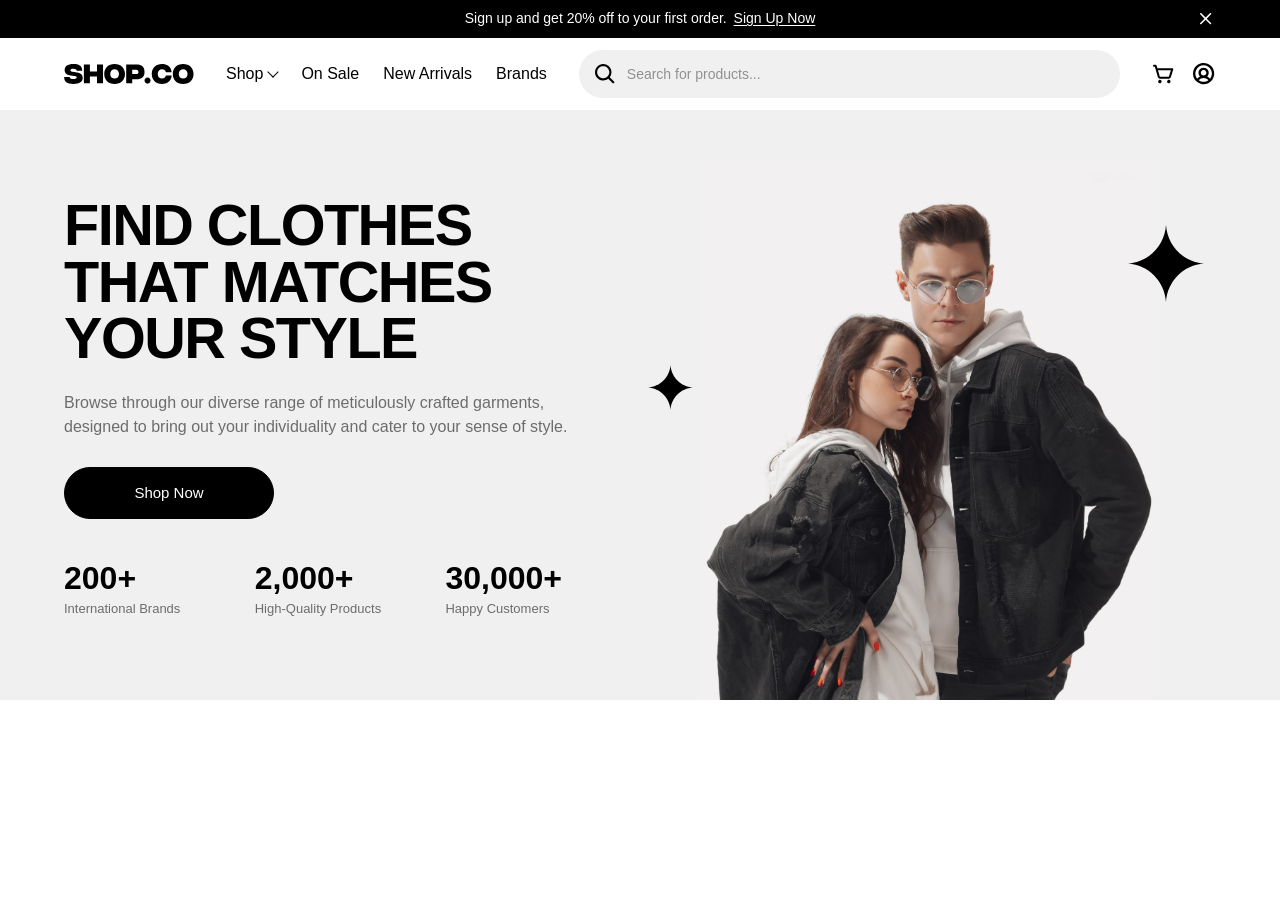
==== index.html @ fcf85945 "Brand Strip Skeleton Added" ====
<!doctype html>
<html lang="en">
  <head>
    <meta charset="UTF-8" />
    <meta name="viewport" content="width=device-width, initial-scale=1.0" />
    <title>shopCo</title>

    <!-- Fonts -->
    <link
      href="https://api.fontshare.com/v2/css?f[]=satoshi@400,500,700,900&display=swap"
      rel="stylesheet"
    />

    <link
      href="https://db.onlinewebfonts.com/c/e5cf4323214de97c3428d64ece016410?family=Integral+CF"
      rel="stylesheet"
    />

    <!-- CSS -->
    <link rel="stylesheet" href="css/styles.css" />
  </head>
  <body>

    <!-- Announcement Bar -->
    <section class="announcement-bar">
      <p class="announcement-bar__text satoshi">Sign up and get 20% off to your first order.
        <a href="#newsletter" class="announcement-bar__link"> Sign Up Now </a>
      </p>

      <button class="icon-button announcement-bar__close" type="button" aria-label="Close announcement">
        <svg width="14" height="14" viewBox="0 0 14 14" fill="none" xmlns="http://www.w3.org/2000/svg">
        <path d="M12.8532 11.5274C13.0293 11.7035 13.1283 11.9424 13.1283 12.1915C13.1283 12.4405 13.0293 12.6794 12.8532 12.8555C12.6771 13.0317 12.4382 13.1306 12.1891 13.1306C11.9401 13.1306 11.7012 13.0317 11.5251 12.8555L6.56491 7.89381L1.60319 12.854C1.42707 13.0301 1.1882 13.129 0.939126 13.129C0.690054 13.129 0.451184 13.0301 0.275064 12.854C0.0989435 12.6778 3.71146e-09 12.439 0 12.1899C-3.71146e-09 11.9408 0.0989435 11.702 0.275064 11.5258L5.23678 6.56569L0.276626 1.60397C0.100506 1.42785 0.00156253 1.18898 0.00156254 0.939907C0.00156254 0.690836 0.100506 0.451965 0.276626 0.275845C0.452746 0.0997246 0.691617 0.000781121 0.940688 0.000781119C1.18976 0.000781116 1.42863 0.0997246 1.60475 0.275845L6.56491 5.23756L11.5266 0.275063C11.7027 0.0989432 11.9416 -4.14954e-09 12.1907 0C12.4398 4.14954e-09 12.6786 0.0989432 12.8547 0.275063C13.0309 0.451184 13.1298 0.690054 13.1298 0.939126C13.1298 1.1882 13.0309 1.42707 12.8547 1.60319L7.89303 6.56569L12.8532 11.5274Z" fill="white"/>
        </svg>
      </button>
    </section>





    <!-- Navigation / Header -->
    <header class="site-header">
        <div class="header-container">

            <!-- Mobile Menu Icon -->
            <button class="icon-button header__menu-toggle"
                    type="button"
                    aria-label="Open navigation menu"
                    aria-expanded="false"
                    aria-controls="main-navigation">

                <!-- nav-menu-icon.svg -->
                <img src="assets/icons/menu.svg" alt="" class="header__menu-icon">
            </button>


            <!-- SHOP.CO Logo -->
            <a href="#" class="header__logo" aria-label="SHOP.CO Home">
                <!-- shopco-logo.svg -->
                <img src="assets/logos/SHOP.CO.svg" alt="SHOP.CO">
            </a>


            <!-- Desktop Navigation -->
            <nav class="header__navigation" id="main-navigation">

                <ul class="header__nav-list">
                    <li><a href="#shop" class="header__nav-link header__nav-link--dropdown">Shop</a></li>
                    <li><a href="#on-sale" class="header__nav-link">On Sale</a></li>
                    <li><a href="#new-arrivals" class="header__nav-link">New Arrivals</a></li>
                    <li><a href="#brands" class="header__nav-link">Brands</a></li>
                </ul>

            </nav>


            <!-- Desktop Search Form -->
            <form action="#" method="get" class="header__search-form">

                <button type="submit" class="icon-button header__search-submit" aria-label="Search">
                    <!-- search.svg -->
                    <img src="assets/icons/search.svg" alt="" class="header__search-icon">
                </button>

                <input type="search"
                    name="search"
                    placeholder="Search for products..."
                    aria-label="Search for products">

            </form>


            <!-- Header Action Icons -->
            <div class="header__actions">

                <!-- Mobile Search Icon -->
                <button class="icon-button header__mobile-search" type="button" aria-label="Open search">
                    <!-- search.svg -->
                    <img src="assets/icons/search.svg" alt="" class="header__action-icon">
                </button>


                <!-- Shopping Cart Icon -->
                <a href="#cart" class="icon-button header__action" aria-label="Shopping cart">
                    <!-- cart.svg -->
                    <img src="assets/icons/cart.svg" alt="" class="header__action-icon">
                </a>


                <!-- User Account Icon -->
                <a href="#account" class="icon-button header__action" aria-label="User account">
                    <!-- user.svg -->
                    <img src="assets/icons/user.svg" alt="" class="header__action-icon">
                </a>

            </div>

        </div>
    </header>




<!-- Hero Section -->

    <section class="hero-section">
        <div class="hero-container">

            <!-- Hero Content -->
            <div class="hero__content">

                <h1 class="hero__title integral-cf">Find Clothes That Matches Your Style</h1>

                <p class="hero__description satoshi">
                    Browse through our diverse range of meticulously crafted
                    garments, designed to bring out your individuality and
                    cater to your sense of style.
                </p>

                <!-- Shop Now Button -->
                <a href="#" class="hero__button satoshi">Shop Now</a>

                <!-- Statistics -->
                <div class="hero__stats">

                    <div class="hero__stat">
                        <h2 class="hero__stat-number satoshi">200+</h2>
                        <p class="hero__stat-text satoshi">International Brands</p>
                    </div>

                    <div class="hero__stat">
                        <h2 class="hero__stat-number satoshi">2,000+</h2>
                        <p class="hero__stat-text satoshi">High-Quality Products</p>
                    </div>

                    <div class="hero__stat">
                        <h2 class="hero__stat-number satoshi">30,000+</h2>
                        <p class="hero__stat-text satoshi">Happy Customers</p>
                    </div>

                </div>

            </div>


            <!-- Hero Image -->
            <div class="hero__visual">

                <img src="assets/images/star-small.svg" alt="" class="hero__star hero__star--small" aria-hidden="true">
                
                <img src="assets/images/star-large.svg" alt="" class="hero__star hero__star--large" aria-hidden="true">

                <img src="assets/images/hero-models.jpg" alt="A fashionable man and woman wearing modern casual outfits" class="hero__models">

            </div>

        </div>
    </section>


    
    <!-- Brand Strip -->
    <section class="brands-section" aria-label="International brands">

        <div class="brands-container">

            <ul class="brands__list">
                <li class="brands__item"><img src="assets/logos/versace.svg"alt="Versace" class="brands__logo"></li>
                <li class="brands__item"><img src="assets/logos/zara.svg" alt="Zara" class="brands__logo"></li>
                <li class="brands__item"><img src="assets/logos/gucci.svg" alt="Gucci" class="brands__logo"></li>
                <li class="brands__item"><img src="assets/logos/prada.svg" alt="Prada" class="brands__logo"></li>
                <li class="brands__item"><img src="assets/logos/calvin-klein.svg" alt="Calvin Klein" class="brands__logo"></li>

            </ul>

        </div>

    </section>



  </body>
</html>
---- css/styles.css ----
*{
    margin: 0;
    padding: 0;
    box-sizing: border-box;
}

/* Fonts */
.satoshi{
    font-family: 'Satoshi', sans-serif;
}
.integral-cf {
    font-family: 'Integral CF', sans-serif;
}


:root{
    --color-black: #000;
    --color-white: #fff;
    --color-gray: #F0F0F0;
}

body{
    background-color: var(--color-white);
}

.icon-button {
  display: inline-grid;
  place-items: center;
  padding: 0;
  border: 0;
  background: transparent;
  cursor: pointer;
}





/* Announcement Bar */
/* ---------------------------------------------------------------------------------------------- */
.announcement-bar {
    position: relative;
    display: flex;
    align-items: center;
    justify-content: center;
    width: 100%;
    min-height: 38px;
    padding: 8px 50px;
    background-color: var(--color-black);
    color: var(--color-white);
}
.announcement-bar__text {
    font-size: 14px;
    font-weight: 400;
    line-height: 1.4;
    text-align: center;
}
.announcement-bar__link {
    margin-left: 3px;
    color: var(--color-white);
    font-weight: 500;
    text-decoration: underline;
    text-underline-offset: 2px;
}
.announcement-bar__link:hover {
    opacity: 0.8;
}
.announcement-bar__close {
    position: absolute;
    top: 50%;
    right: 5%;
    transform: translateY(-50%);
    width: 20px;
    height: 20px;
}
.announcement-bar__close svg {
    display: block;
    width: 12px;
    height: 12px;
}




/* Navigation Header */
/* -------------------------------------------------------------------------------------------- */

.site-header {
    width: 100%;
    background-color: var(--color-white);
}

.header-container {
    display: flex;
    align-items: center;
    justify-content: space-between;
    gap: 32px;

    width: 100%;
    max-width: 1440px;
    min-height: 64px;
    margin: 0 auto;
    padding: 12px 5%;
}


/* Header Logo */
.header__logo {
    display: inline-flex;
    align-items: center;
    flex-shrink: 0;
}
.header__logo img {
    display: block;
    width: 130px;
    height: auto;
}


/* Mobile Menu Button */
.header__menu-toggle {
    display: none;
    flex-shrink: 0;
    width: 24px;
    height: 24px;
}
.header__menu-icon {
    display: block;
    width: 24px;
    height: 24px;
    object-fit: contain;
}


/* Desktop Navigation */
.header__navigation {
    display: flex;
    align-items: center;
}
.header__nav-list {
    display: flex;
    align-items: center;
    gap: 24px;
    list-style: none;
}
.header__nav-link {
    display: inline-flex;
    align-items: center;
    gap: 6px;

    color: var(--color-black);
    font-family: 'Satoshi', sans-serif;
    font-size: 16px;
    font-weight: 400;
    text-decoration: none;
    white-space: nowrap;

    transition: opacity 0.2s ease;
}
.header__nav-link:hover {
    opacity: 0.6;
}


/* Shop Dropdown Arrow */
.header__nav-link--dropdown::after {
    content: "";
    width: 7px;
    height: 7px;
    border-right: 1.5px solid var(--color-black);
    border-bottom: 1.5px solid var(--color-black);
    transform: rotate(45deg);
    margin-top: -4px;
}


/* Desktop Search Form */
.header__search-form {
    display: flex;
    align-items: center;
    gap: 12px;
    flex: 1;
    max-width: 577px;
    min-width: 150px;
    height: 48px;
    padding: 0 16px;
    border-radius: 62px;
    background-color: var(--color-gray);
}
.header__search-submit {
    flex-shrink: 0;
    width: 20px;
    height: 20px;
}
.header__search-icon {
    display: block;
    width: 20px;
    height: 20px;
    object-fit: contain;
}
.header__search-form input {
    width: 100%;
    min-width: 0;
    height: 100%;
    border: none;
    outline: none;
    background: transparent;
    color: var(--color-black);
    font-family: 'Satoshi', sans-serif;
    font-size: 14px;
    font-weight: 400;
}
.header__search-form input::placeholder {
    color: rgba(0, 0, 0, 0.4);
}
.header__search-form input::-webkit-search-cancel-button {
    cursor: pointer;
}


/* Header Action Icon */
.header__actions {
    display: flex;
    align-items: center;
    gap: 16px;
    flex-shrink: 0;
}
.header__action {
    width: 24px;
    height: 24px;
    flex-shrink: 0;
}
.header__action-icon {
    display: block;
    width: 22px;
    height: 22px;
    object-fit: contain;
}


/* Mobile Search - Hidden by Default */
.header__mobile-search {
    display: none;
    width: 24px;
    height: 24px;
    flex-shrink: 0;
}






/* Hero Section */
/* ----------------------------------------------------------------------------------------------- */

.hero-section {
    width: 100%;
    background-color: var(--color-gray);
    overflow: hidden;
}
.hero-container {
    display: grid;
    grid-template-columns: minmax(0, 1fr) minmax(0, 1.05fr);
    align-items: center;

    width: 100%;
    max-width: 1440px;
    margin: 0 auto;
    padding: 50px 5% 0;
    gap: 20px;
}


/* Hero Content */
.hero__content {
    width: 100%;
    max-width: 600px;
    padding-bottom: 45px;
}
.hero__title {
    max-width: 580px;
    font-size: clamp(40px, 4.5vw, 64px);
    font-weight: 900;
    line-height: 0.98;
    letter-spacing: -1.5px;
    text-transform: uppercase;
    color: var(--color-black);
}
.hero__description {
    max-width: 545px;
    margin-top: 24px;
    font-size: 16px;
    font-weight: 400;
    line-height: 1.5;
    color: rgba(0, 0, 0, 0.55);
}


/* Shop Now Button*/
.hero__button {
    display: flex;
    align-items: center;
    justify-content: center;
    width: 210px;
    height: 52px;
    margin-top: 28px;
    background-color: var(--color-black);
    color: var(--color-white);
    border: 1px solid var(--color-black);
    border-radius: 62px;
    font-size: 15px;
    font-weight: 500;
    text-decoration: none;
    transition: background-color 0.2s ease,
                color 0.2s ease;
}
.hero__button:hover {
    background-color: transparent;
    color: var(--color-black);
}


/* Hero Statestics */
.hero__stats {
    display: grid;
    grid-template-columns: repeat(3, minmax(0, 1fr));
    align-items: center;
    gap: 20px;
    margin-top: 42px;
}
.hero__stat {
    min-width: 0;
}
.hero__stat-number {
    font-size: clamp(23px, 2.5vw, 38px);
    font-weight: 700;
    line-height: 1.1;
    white-space: nowrap;
    color: var(--color-black);
}

.hero__stat-text {
    margin-top: 5px;
    font-size: 13px;
    font-weight: 400;
    line-height: 1.3;
    color: rgba(0, 0, 0, 0.55);
}


/* Hero visual and Models */
.hero__visual {
    position: relative;
    display: flex;
    align-items: flex-end;
    justify-content: center;
    width: 100%;
    height: 100%;
    min-height: 480px;
    padding: 0 35px;
}
.hero__models {
    position: relative;
    z-index: 1;
    display: block;
    width: 100%;
    max-width: 570px;
    height: auto;
    max-height: 540px;
    object-fit: contain;
    object-position: center bottom;
}


/* Star Decoration */
.hero__star {
    position: absolute;
    z-index: 2;
    display: block;
    object-fit: contain;
    pointer-events: none;
}
.hero__star--large {
    width: clamp(45px, 6vw, 90px);
    height: auto;
    top: 12%;
    right: 2%;
}
.hero__star--small {
    width: clamp(25px, 3.5vw, 50px);
    height: auto;

    top: 38%;
    left: 2%;
}











/* Responsive Design */
/* ====================================================================================================== */


/* Large Devices - 1200px */
@media (max-width: 1200px) {
    /* Announcement Bar */
    .announcement-bar__close {
        right: 4%;
    }

    /* Navigation Bar */
    .header-container {
        gap: 24px;
        padding-inline: 4%;
    }

    .header__logo img {
        width: 120px;
    }

    .header__nav-list {
        gap: 18px;
    }

    .header__nav-link {
        font-size: 15px;
    }

    .header__search-form {
        max-width: 420px;
        height: 44px;
    }

    .header__actions {
        gap: 14px;
    }



    /* Hero Section */
    .hero-container {
        grid-template-columns: minmax(0, 1fr) minmax(0, 0.95fr);

        padding: 45px 4% 0;
        gap: 12px;
    }

    .hero__title {
        font-size: clamp(38px, 4.4vw, 52px);
    }

    .hero__description {
        font-size: 15px;
        margin-top: 20px;
    }

    .hero__button {
        width: 190px;
        height: 48px;
        margin-top: 24px;
    }

    .hero__stats {
        gap: 12px;
        margin-top: 34px;
    }

    .hero__stat-number {
        font-size: 29px;
    }

    .hero__stat-text {
        font-size: 12px;
    }

    .hero__visual {
        min-height: 430px;
        padding-inline: 28px;
    }


}





/* Medium Devices - 992px */
@media (max-width: 992px) {
    /* Announcement Bar */
    .announcement-bar {
        min-height: 36px;
    }
    .announcement-bar__close {
        right: 3%;
    }




    /* Navigation Bar */
    .header-container {
        gap: 20px;
        min-height: 64px;
        padding-inline: 4%;
    }

    /* Show Hamburger Menu */
    .header__menu-toggle {
        display: inline-grid;
    }

    /* Hide Desktop Navigation */
    .header__navigation {
        display: none;
    }

    /* Hide Desktop Search Form */
    .header__search-form {
        display: none;
    }

    /* Show Mobile Search Icon */
    .header__mobile-search {
        display: inline-grid;
    }

    /* Keep Cart and User Icons Visible */
    .header__actions {
        margin-left: auto;
        gap: 16px;
    }




    /* Hero Section */
    .hero-container {
        grid-template-columns: minmax(0, 1fr) minmax(0, 0.9fr);
        padding: 40px 3% 0;
        gap: 10px;
    }

    .hero__content {
        padding-bottom: 35px;
    }

    .hero__title {
        font-size: clamp(34px, 4.5vw, 45px);
        letter-spacing: -1px;
    }

    .hero__description {
        font-size: 14px;
        margin-top: 18px;
    }

    .hero__button {
        width: 175px;
        height: 46px;
        margin-top: 22px;
        font-size: 14px;
    }

    .hero__stats {
        gap: 10px;
        margin-top: 30px;
    }

    .hero__stat-number {
        font-size: 25px;
    }

    .hero__stat-text {
        font-size: 11px;
    }

    .hero__visual {
        min-height: 380px;
        padding-inline: 24px;
    }

    .hero__star--large {
        right: 1%;
    }

    .hero__star--small {
        left: 1%;
    }

}




/* Tablets - 768px */
@media (max-width: 768px) {
    /* Announcement Bar */
    .announcement-bar {
        min-height: 34px;
        padding: 7px 40px;
    }
    .announcement-bar__text {
        font-size: 12px;
    }
    .announcement-bar__close {
        right: 3%;
        width: 18px;
        height: 18px;
    }


    /* Navigation Bar */
    .header-container {
        min-height: 60px;
        gap: 16px;
        padding-inline: 3%;
    }

    .header__logo img {
        width: 115px;
    }

    .header__menu-icon {
        width: 22px;
        height: 22px;
    }

    .header__actions {
        gap: 14px;
    }

    .header__action-icon,
    .header__mobile-search {
        width: 21px;
        height: 21px;
    }




    /* Hero Section */
    .hero-container {
        grid-template-columns: 1fr;
        gap: 10px;
        padding: 40px 5% 0;
    }

    .hero__content {
        max-width: 100%;
        padding-bottom: 0;
    }

    .hero__title {
        max-width: 560px;
        font-size: clamp(36px, 7vw, 50px);
        line-height: 0.98;
    }

    .hero__description {
        max-width: 550px;
        margin-top: 18px;
        font-size: 14px;
    }

    .hero__button {
        width: 100%;
        height: 48px;
        margin-top: 22px;
    }


    /* Align two statestic and one is centered */

    .hero__stats {
        grid-template-columns: repeat(2, minmax(0, 1fr));
        justify-items: center;
        gap: 20px 12px;
        margin-top: 28px;
    }

    .hero__stat {
        width: 100%;
        text-align: center;
    }

    .hero__stat:nth-child(3) {
        grid-column: 1 / -1;
        justify-self: center;
    }

    .hero__stat-number {
        font-size: 28px;
    }

    .hero__stat-text {
        font-size: 12px;
    }

    /* Models Below Content */
    .hero__visual {
        width: 100%;
        max-width: 650px;
        min-height: 0;
        height: auto;
        margin: 0 auto;
        padding: 12px 35px 0;
    }
    .hero__models {
        width: 100%;
        max-width: 520px;
        max-height: none;
    }

    /* Decorative Stars */
    .hero__star--large {
        top: 12%;
        right: 1%;
        width: clamp(42px, 8vw, 65px);
    }
    .hero__star--small {
        top: 38%;
        left: 1%;
        width: clamp(25px, 5vw, 38px);
    }

}







/* Mobile Devices - 576px */
@media (max-width: 576px) {
    /* Announcement Bar */
    .announcement-bar {
        min-height: 32px;
        padding: 6px 30px;
    }

    .announcement-bar__text {
        font-size: 10px;
    }

    .announcement-bar__link {
        margin-left: 2px;
    }

    .announcement-bar__close {
        right: 12px;
        width: 16px;
        height: 16px;
    }

    .announcement-bar__close svg {
        width: 10px;
        height: 10px;
    }



    /* Navigation Bar */
    .header-container {
        min-height: 56px;
        gap: 12px;
        padding-inline: 16px;
    }

    .header__logo img {
        width: 100px;
    }

    .header__menu-toggle {
        width: 20px;
        height: 20px;
    }

    .header__menu-icon {
        width: 20px;
        height: 20px;
    }

    .header__actions {
        gap: 12px;
    }

    .header__action,
    .header__mobile-search {
        width: 20px;
        height: 20px;
    }

    .header__action-icon {
        width: 20px;
        height: 20px;
    }



    /* Hero Section */
    .hero-container {
        padding: 32px 16px 0;
        gap: 8px;
    }

    .hero__title {
        font-size: clamp(30px, 8.5vw, 40px);
        line-height: 1;
        letter-spacing: -0.8px;
    }

    .hero__description {
        margin-top: 16px;
        font-size: 13px;
        line-height: 1.45;
    }

    .hero__button {
        height: 46px;
        margin-top: 20px;
        font-size: 14px;
    }

    /* Statistics */
    .hero__stats {
        gap: 18px 8px;
        margin-top: 24px;
    }

    .hero__stat-number {
        font-size: 25px;
    }

    .hero__stat-text {
        font-size: 11px;
        line-height: 1.3;
    }

    /* Models */
    .hero__visual {
        max-width: 100%;
        padding: 12px 25px 0;
    }

    .hero__models {
        width: 100%;
        max-width: 100%;
    }


    /* Keep Stars Beside Models */
    .hero__star--large {
        top: 10%;
        right: 0;
        width: clamp(32px, 9vw, 45px);
    }

    .hero__star--small {
        top: 38%;
        left: 0;
        width: clamp(20px, 6vw, 28px);
    }

}
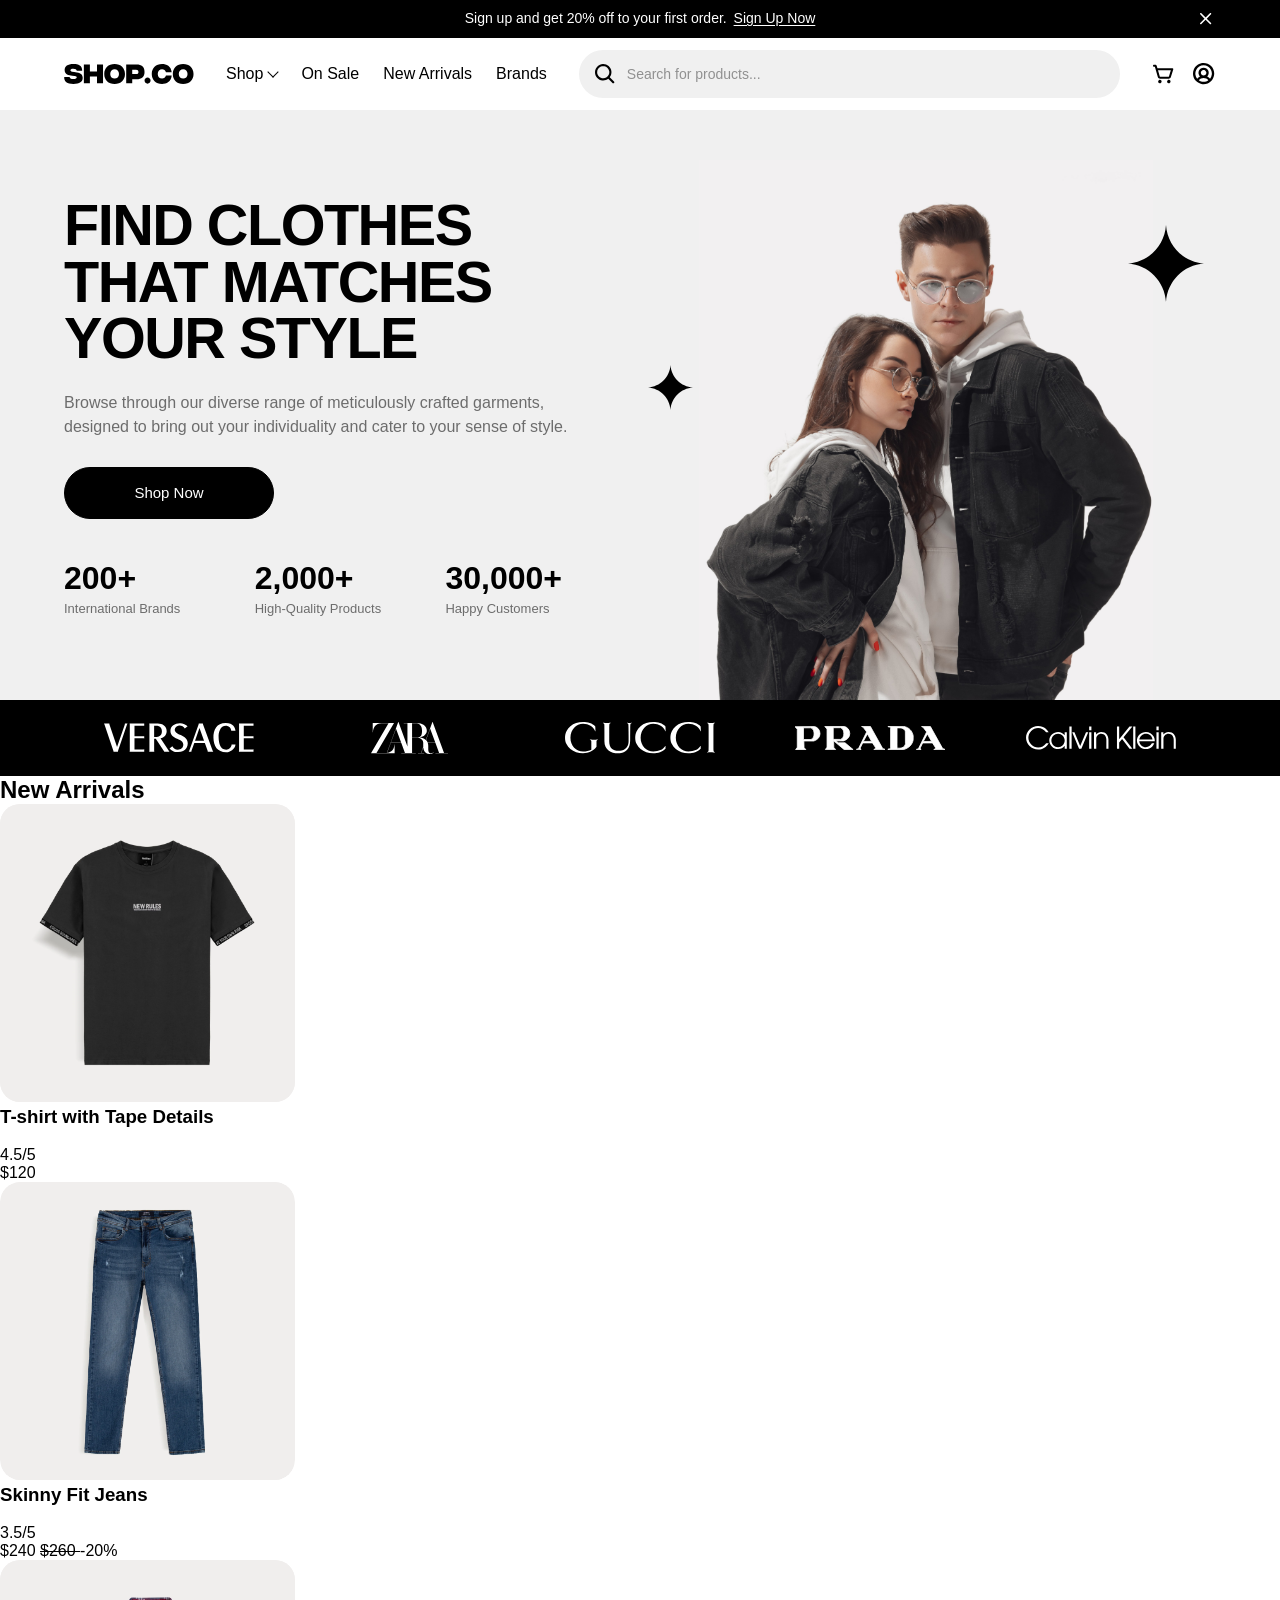
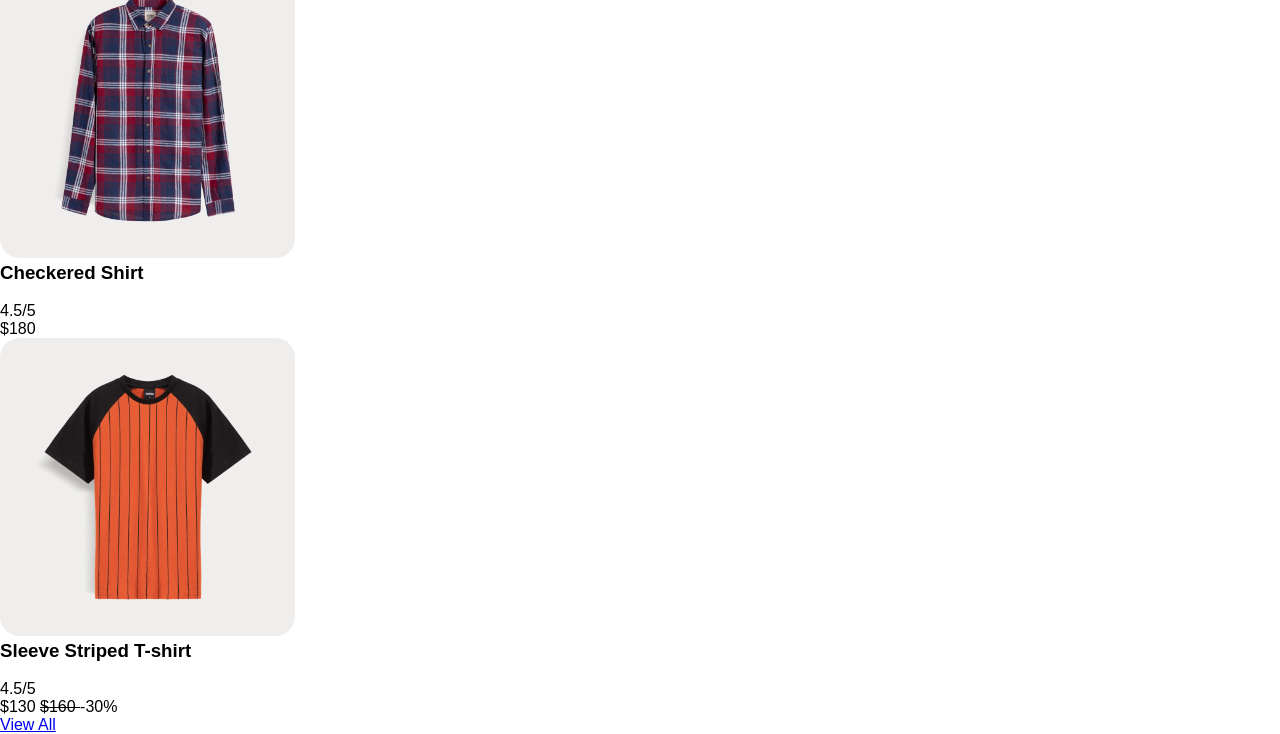
==== commit a9427aad: "New Arival Section Created" ====
--- a/index.html
+++ b/index.html
@@ -199,5 +199,269 @@
 
 
 
+
+
+    <!-- New Arival Section -->
+
+    <section class="new-arrivals-section" id="new-arrivals">
+
+        <div class="new-arrivals-container">
+
+            <!-- Section Heading -->
+            <h2 class="new-arrivals__title integral-cf">
+                New Arrivals
+            </h2>
+
+
+            <!-- Product Grid / Slider -->
+            <div class="new-arrivals__grid">
+
+
+                <!-- Product 01 -->
+                <article class="product-card">
+
+                    <a href="#product-1" class="product-card__image">
+                        <img src="assets/images/tshirt-tape-details.svg"
+                            alt="T-shirt with Tape Details">
+                    </a>
+
+                    <div class="product-card__info">
+
+                        <h3 class="product-card__name satoshi">
+                            T-shirt with Tape Details
+                        </h3>
+
+                        <!-- Rating -->
+                        <div class="product-rating"
+                            role="img"
+                            aria-label="Rated 4.5 out of 5">
+
+                            <div class="product-rating__stars">
+
+                                <img src="logos/star.svg" alt="">
+                                <img src="logos/star.svg" alt="">
+                                <img src="logos/star.svg" alt="">
+                                <img src="logos/star.svg" alt="">
+
+                                <span class="product-rating__half">
+                                    <img src="logos/star.svg" alt="">
+                                </span>
+
+                            </div>
+
+                            <span class="product-rating__number satoshi">
+                                4.5/5
+                            </span>
+
+                        </div>
+
+                        <!-- Price -->
+                        <div class="product-card__price satoshi">
+
+                            <span class="product-card__current-price">
+                                $120
+                            </span>
+
+                        </div>
+
+                    </div>
+
+                </article>
+
+
+                <!-- Product 02 -->
+                <article class="product-card">
+
+                    <a href="#product-2" class="product-card__image">
+                        <img src="assets/images/skinny-fit-jeans.svg"
+                            alt="Skinny Fit Jeans">
+                    </a>
+
+                    <div class="product-card__info">
+
+                        <h3 class="product-card__name satoshi">
+                            Skinny Fit Jeans
+                        </h3>
+
+                        <!-- Rating -->
+                        <div class="product-rating"
+                            role="img"
+                            aria-label="Rated 3.5 out of 5">
+
+                            <div class="product-rating__stars">
+
+                                <img src="logos/star.svg" alt="">
+                                <img src="logos/star.svg" alt="">
+                                <img src="logos/star.svg" alt="">
+
+                                <span class="product-rating__half">
+                                    <img src="logos/star.svg" alt="">
+                                </span>
+
+                                <img class="product-rating__empty"
+                                    src="logos/star.svg" alt="">
+
+                            </div>
+
+                            <span class="product-rating__number satoshi">
+                                3.5/5
+                            </span>
+
+                        </div>
+
+                        <!-- Price -->
+                        <div class="product-card__price satoshi">
+
+                            <span class="product-card__current-price">
+                                $240
+                            </span>
+
+                            <del class="product-card__old-price">
+                                $260
+                            </del>
+
+                            <span class="product-card__discount">
+                                -20%
+                            </span>
+
+                        </div>
+
+                    </div>
+
+                </article>
+
+
+                <!-- Product 03 -->
+                <article class="product-card">
+
+                    <a href="#product-3" class="product-card__image">
+                        <img src="assets/images/checkered-shirt.svg"
+                            alt="Checkered Shirt">
+                    </a>
+
+                    <div class="product-card__info">
+
+                        <h3 class="product-card__name satoshi">
+                            Checkered Shirt
+                        </h3>
+
+                        <!-- Rating -->
+                        <div class="product-rating"
+                            role="img"
+                            aria-label="Rated 4.5 out of 5">
+
+                            <div class="product-rating__stars">
+
+                                <img src="logos/star.svg" alt="">
+                                <img src="logos/star.svg" alt="">
+                                <img src="logos/star.svg" alt="">
+                                <img src="logos/star.svg" alt="">
+
+                                <span class="product-rating__half">
+                                    <img src="logos/star.svg" alt="">
+                                </span>
+
+                            </div>
+
+                            <span class="product-rating__number satoshi">
+                                4.5/5
+                            </span>
+
+                        </div>
+
+                        <!-- Price -->
+                        <div class="product-card__price satoshi">
+
+                            <span class="product-card__current-price">
+                                $180
+                            </span>
+
+                        </div>
+
+                    </div>
+
+                </article>
+
+
+                <!-- Product 04 -->
+                <article class="product-card">
+
+                    <a href="#product-4" class="product-card__image">
+                        <img src="assets/images/sleeve-striped-tshirt.svg"
+                            alt="Sleeve Striped T-shirt">
+                    </a>
+
+                    <div class="product-card__info">
+
+                        <h3 class="product-card__name satoshi">
+                            Sleeve Striped T-shirt
+                        </h3>
+
+                        <!-- Rating -->
+                        <div class="product-rating"
+                            role="img"
+                            aria-label="Rated 4.5 out of 5">
+
+                            <div class="product-rating__stars">
+
+                                <img src="logos/star.svg" alt="">
+                                <img src="logos/star.svg" alt="">
+                                <img src="logos/star.svg" alt="">
+                                <img src="logos/star.svg" alt="">
+
+                                <span class="product-rating__half">
+                                    <img src="logos/star.svg" alt="">
+                                </span>
+
+                            </div>
+
+                            <span class="product-rating__number satoshi">
+                                4.5/5
+                            </span>
+
+                        </div>
+
+                        <!-- Price -->
+                        <div class="product-card__price satoshi">
+
+                            <span class="product-card__current-price">
+                                $130
+                            </span>
+
+                            <del class="product-card__old-price">
+                                $160
+                            </del>
+
+                            <span class="product-card__discount">
+                                -30%
+                            </span>
+
+                        </div>
+
+                    </div>
+
+                </article>
+
+
+            </div>
+
+
+            <!-- View All Button -->
+            <div class="new-arrivals__view-all">
+
+                <a href="#all-products" class="view-all-button satoshi">
+                    View All
+                </a>
+
+            </div>
+
+        </div>
+
+    </section>
+
+
+
+
+
   </body>
 </html>
--- a/css/styles.css
+++ b/css/styles.css
@@ -400,7 +400,43 @@
 
 
 
-
+/* Brand Strip */
+/* ---------------------------------------------------------------------------------------------- */
+
+.brands-section {
+    width: 100%;
+    background-color: var(--color-black);
+}
+.brands-container {
+    width: 100%;
+    max-width: 1440px;
+    margin: 0 auto;
+    padding: 22px 5%;
+}
+
+/* Brand List */
+.brands__list {
+    display: grid;
+    grid-template-columns: repeat(5, minmax(0, 1fr));
+    align-items: center;
+    justify-items: center;
+    list-style: none;
+}
+.brands__item {
+    display: flex;
+    align-items: center;
+    justify-content: center;
+    width: 100%;
+    min-width: 0;
+}
+.brands__logo {
+    display: block;
+    width: 100%;
+    max-width: 150px;
+    height: 32px;
+    object-fit: contain;
+    object-position: center;
+}
 
 
 
@@ -408,7 +444,7 @@
 
 /* Responsive Design */
 /* ====================================================================================================== */
-
+/* ====================================================================================================== */
 
 /* Large Devices - 1200px */
 @media (max-width: 1200px) {
@@ -488,7 +524,24 @@
     }
 
 
-}
+
+    /* Brand Strip */
+    .brands-container {
+        padding: 20px 4%;
+    }
+
+    .brands__logo {
+        max-width: 135px;
+        height: 30px;
+    }
+
+}
+
+
+
+
+
+
 
 
 
@@ -597,7 +650,22 @@
         left: 1%;
     }
 
-}
+
+    /* Brand Strip */
+    .brands-container {
+        padding: 20px 3%;
+    }
+
+    .brands__logo {
+        max-width: 120px;
+        height: 28px;
+    }
+
+}
+
+
+
+
 
 
 
@@ -733,7 +801,23 @@
         width: clamp(25px, 5vw, 38px);
     }
 
-}
+    
+
+    /* Brand Strip */
+    .brands-container {
+        padding: 20px 4%;
+    }
+
+    .brands__logo {
+        max-width: 105px;
+        height: 26px;
+    }
+
+}
+
+
+
+
 
 
 
@@ -872,4 +956,39 @@
         width: clamp(20px, 6vw, 28px);
     }
 
-}
+
+    /* Brand Strip */
+    .brands-container {
+        padding: 20px 16px;
+    }
+
+    .brands__list {
+        grid-template-columns: repeat(6, minmax(0, 1fr));
+        row-gap: 18px;
+    }
+
+    /* First Row: Versace, Zara, Gucci */
+    .brands__item:nth-child(1) {
+        grid-column: 1 / span 2;
+    }
+    .brands__item:nth-child(2) {
+        grid-column: 3 / span 2;
+    }
+    .brands__item:nth-child(3) {
+        grid-column: 5 / span 2;
+    }
+
+    /* Second Row: Prada, Calvin Klein */
+    .brands__item:nth-child(4) {
+        grid-column: 2 / span 2;
+    }
+    .brands__item:nth-child(5) {
+        grid-column: 4 / span 2;
+    }
+    
+    .brands__logo {
+        max-width: 95px;
+        height: 24px;
+    }
+
+}
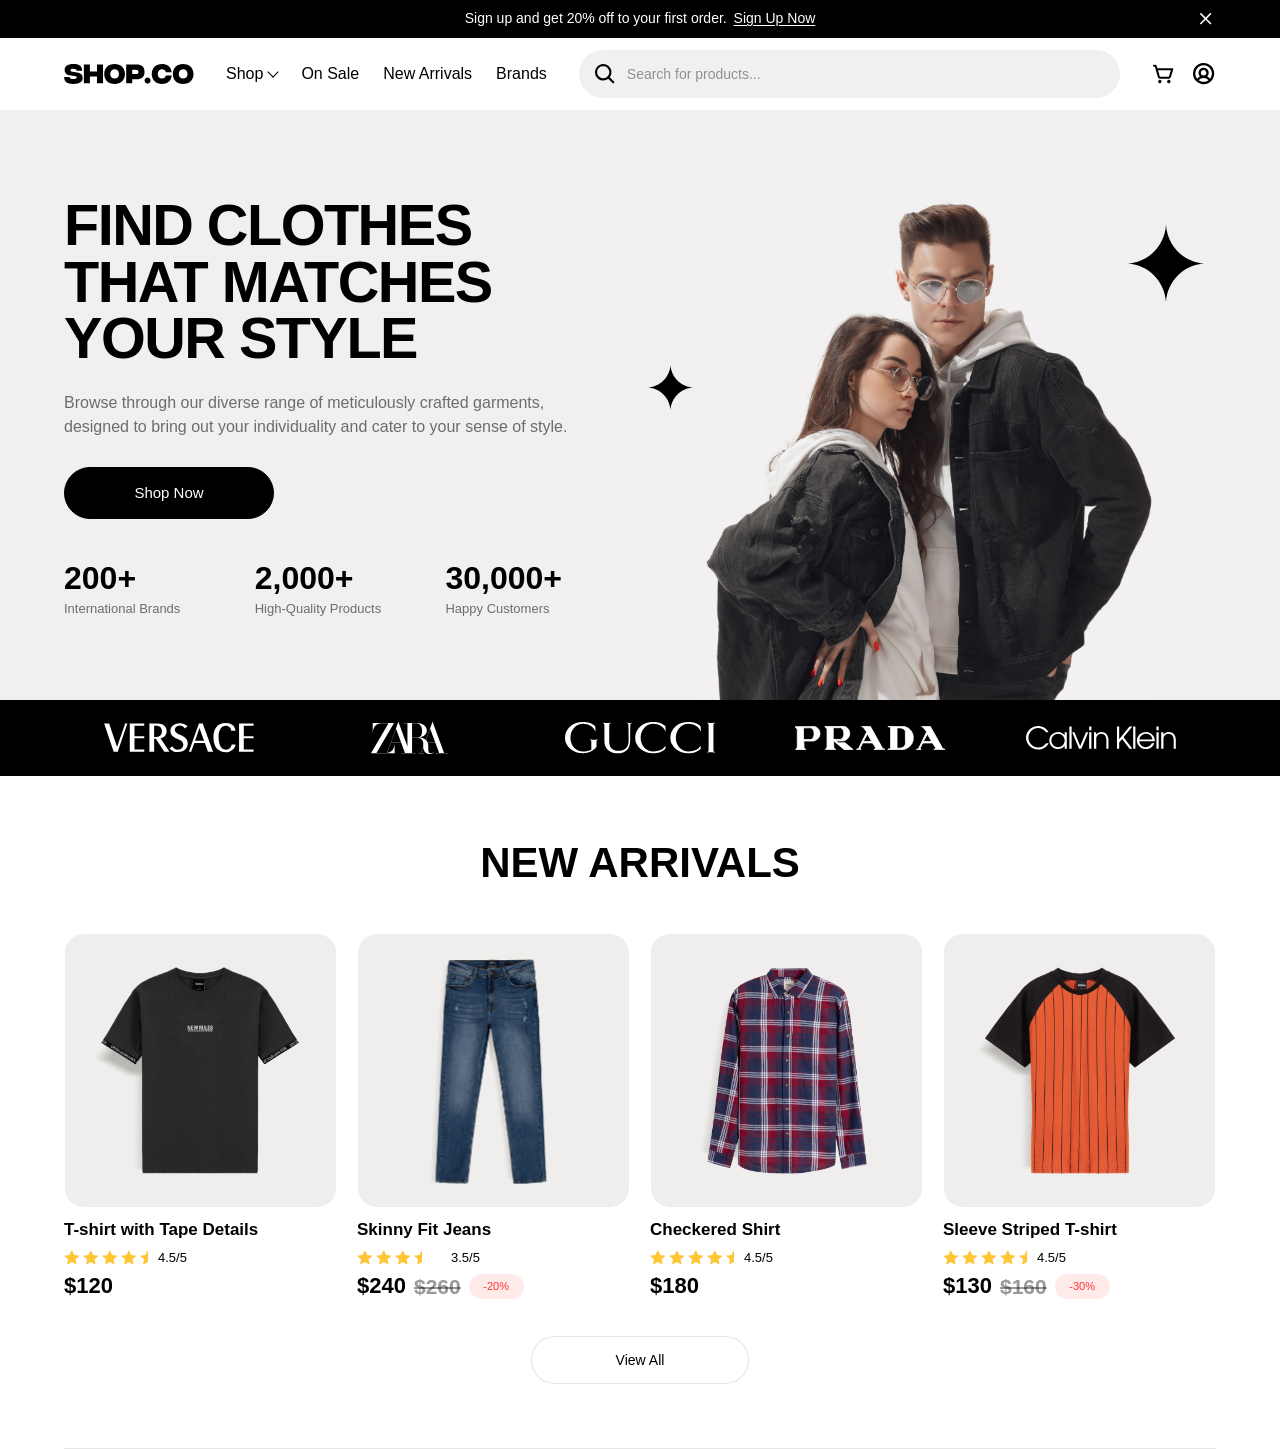
==== commit 7357b37f: "Styled New Arival Section for Dexsktop" ====
--- a/index.html
+++ b/index.html
@@ -238,13 +238,13 @@
 
                             <div class="product-rating__stars">
 
-                                <img src="logos/star.svg" alt="">
-                                <img src="logos/star.svg" alt="">
-                                <img src="logos/star.svg" alt="">
-                                <img src="logos/star.svg" alt="">
+                                <img src="assets/icons/star.svg" alt="">
+                                <img src="assets/icons/star.svg" alt="">
+                                <img src="assets/icons/star.svg" alt="">
+                                <img src="assets/icons/star.svg" alt="">
 
                                 <span class="product-rating__half">
-                                    <img src="logos/star.svg" alt="">
+                                    <img src="assets/icons/star.svg" alt="">
                                 </span>
 
                             </div>
@@ -290,16 +290,16 @@
 
                             <div class="product-rating__stars">
 
-                                <img src="logos/star.svg" alt="">
-                                <img src="logos/star.svg" alt="">
-                                <img src="logos/star.svg" alt="">
+                                <img src="assets/icons/star.svg" alt="">
+                                <img src="assets/icons/star.svg" alt="">
+                                <img src="assets/icons/star.svg" alt="">
 
                                 <span class="product-rating__half">
-                                    <img src="logos/star.svg" alt="">
+                                    <img src="assets/icons/star.svg" alt="">
                                 </span>
 
                                 <img class="product-rating__empty"
-                                    src="logos/star.svg" alt="">
+                                    src="assets/icons/star.svg" alt="">
 
                             </div>
 
@@ -352,13 +352,13 @@
 
                             <div class="product-rating__stars">
 
-                                <img src="logos/star.svg" alt="">
-                                <img src="logos/star.svg" alt="">
-                                <img src="logos/star.svg" alt="">
-                                <img src="logos/star.svg" alt="">
+                                <img src="assets/icons/star.svg" alt="">
+                                <img src="assets/icons/star.svg" alt="">
+                                <img src="assets/icons/star.svg" alt="">
+                                <img src="assets/icons/star.svg" alt="">
 
                                 <span class="product-rating__half">
-                                    <img src="logos/star.svg" alt="">
+                                    <img src="assets/icons/star.svg" alt="">
                                 </span>
 
                             </div>
@@ -404,13 +404,13 @@
 
                             <div class="product-rating__stars">
 
-                                <img src="logos/star.svg" alt="">
-                                <img src="logos/star.svg" alt="">
-                                <img src="logos/star.svg" alt="">
-                                <img src="logos/star.svg" alt="">
+                                <img src="assets/icons/star.svg" alt="">
+                                <img src="assets/icons/star.svg" alt="">
+                                <img src="assets/icons/star.svg" alt="">
+                                <img src="assets/icons/star.svg" alt="">
 
                                 <span class="product-rating__half">
-                                    <img src="logos/star.svg" alt="">
+                                    <img src="assets/icons/star.svg" alt="">
                                 </span>
 
                             </div>
--- a/css/styles.css
+++ b/css/styles.css
@@ -442,6 +442,235 @@
 
 
 
+
+
+
+
+/* New Arival Section */
+/* --------------------------------------------------------------------------------------------------- */
+
+.new-arrivals-section {
+    width: 100%;
+    padding: 64px 5% 0;
+    background-color: var(--color-white);
+}
+.new-arrivals-container {
+    width: 100%;
+    max-width: 1240px;
+    margin: 0 auto;
+    padding-bottom: 64px;
+
+    /* Horizontal Divider */
+    border-bottom: 1px solid rgba(0, 0, 0, 0.1);
+}
+
+
+/* Section Heading */
+.new-arrivals__title {
+    margin-bottom: 48px;
+    color: var(--color-black);
+    font-size: 42px;
+    font-weight: 900;
+    line-height: 1.1;
+    text-align: center;
+    text-transform: uppercase;
+}
+
+
+/* Product Grid */
+.new-arrivals__grid {
+    display: grid;
+    grid-template-columns: repeat(4, minmax(0, 1fr));
+    gap: 20px;
+    width: 100%;
+}
+
+
+/* Product Card */
+.product-card {
+    display: flex;
+    flex-direction: column;
+    width: 100%;
+    min-width: 0;
+}
+
+
+/* Product Image */
+.product-card__image {
+    display: flex;
+    align-items: center;
+    justify-content: center;
+    width: 100%;
+    aspect-ratio: 1 / 1;
+    overflow: hidden;
+    border-radius: 20px;
+    background-color: transparent;
+    text-decoration: none;
+}
+.product-card__image img {
+    display: block;
+    width: 100%;
+    height: 100%;
+    object-fit: contain;
+    object-position: center;
+    transition: transform 0.3s ease;
+}
+.product-card__image:hover img {
+    transform: scale(1.04);
+}
+
+
+/* Product Informaion */
+.product-card__info {
+    display: flex;
+    flex-direction: column;
+    align-items: flex-start;
+    gap: 8px;
+    padding-top: 12px;
+    width: 100%;
+}
+
+
+/* Product Name */
+.product-card__name {
+    width: 100%;
+    color: var(--color-black);
+    font-size: 17px;
+    font-weight: 700;
+    line-height: 1.3;
+    white-space: nowrap;
+    overflow: hidden;
+    text-overflow: ellipsis;
+}
+
+
+/* Product Rating */
+.product-rating {
+    display: flex;
+    align-items: center;
+    gap: 10px;
+    width: 100%;
+}
+.product-rating__stars {
+    display: flex;
+    align-items: center;
+    gap: 3px;
+    flex-shrink: 0;
+}
+.product-rating__stars > img {
+    display: block;
+    width: 16px;
+    height: 16px;
+    object-fit: contain;
+}
+
+
+/* Half Star */
+.product-rating__half {
+    display: block;
+    width: 8px;
+    height: 16px;
+    overflow: hidden;
+    flex-shrink: 0;
+}
+.product-rating__half img {
+    display: block;
+    width: 16px;
+    height: 16px;
+    max-width: none;
+    object-fit: contain;
+}
+
+
+/* Empty Star */
+.product-rating__stars .product-rating__empty {
+    opacity: 0;
+}
+
+
+/* Rating Number */
+.product-rating__number {
+    color: var(--color-black);
+    font-size: 13px;
+    font-weight: 400;
+    white-space: nowrap;
+}
+
+
+
+/* Product Price */
+.product-card__price {
+    display: flex;
+    align-items: center;
+    flex-wrap: wrap;
+    gap: 8px;
+    width: 100%;
+    color: var(--color-black);
+}
+.product-card__current-price {
+    font-size: 22px;
+    font-weight: 700;
+    line-height: 1.2;
+}
+.product-card__old-price {
+    color: rgba(0, 0, 0, 0.4);
+    font-size: 21px;
+    font-weight: 700;
+    line-height: 1.2;
+}
+
+
+/* Discount Badge */
+.product-card__discount {
+    display: inline-flex;
+    align-items: center;
+    justify-content: center;
+    min-width: 55px;
+    min-height: 25px;
+    padding: 3px 9px;
+    border-radius: 62px;
+    background-color: rgba(255, 51, 51, 0.1);
+    color: #FF3333;
+    font-size: 11px;
+    font-weight: 500;
+}
+
+
+/* View All Button */
+.new-arrivals__view-all {
+    display: flex;
+    align-items: center;
+    justify-content: center;
+    margin-top: 36px;
+}
+.view-all-button {
+    display: flex;
+    align-items: center;
+    justify-content: center;
+    width: 218px;
+    min-height: 48px;
+    border: 1px solid rgba(0, 0, 0, 0.1);
+    border-radius: 62px;
+    background-color: var(--color-white);
+    color: var(--color-black);
+    font-size: 14px;
+    font-weight: 500;
+    text-decoration: none;
+    transition: background-color 0.2s ease,
+                color 0.2s ease;
+}
+.view-all-button:hover {
+    background-color: var(--color-black);
+    color: var(--color-white);
+}
+
+
+
+
+
+
+
+
 /* Responsive Design */
 /* ====================================================================================================== */
 /* ====================================================================================================== */
@@ -985,7 +1214,7 @@
     .brands__item:nth-child(5) {
         grid-column: 4 / span 2;
     }
-    
+
     .brands__logo {
         max-width: 95px;
         height: 24px;
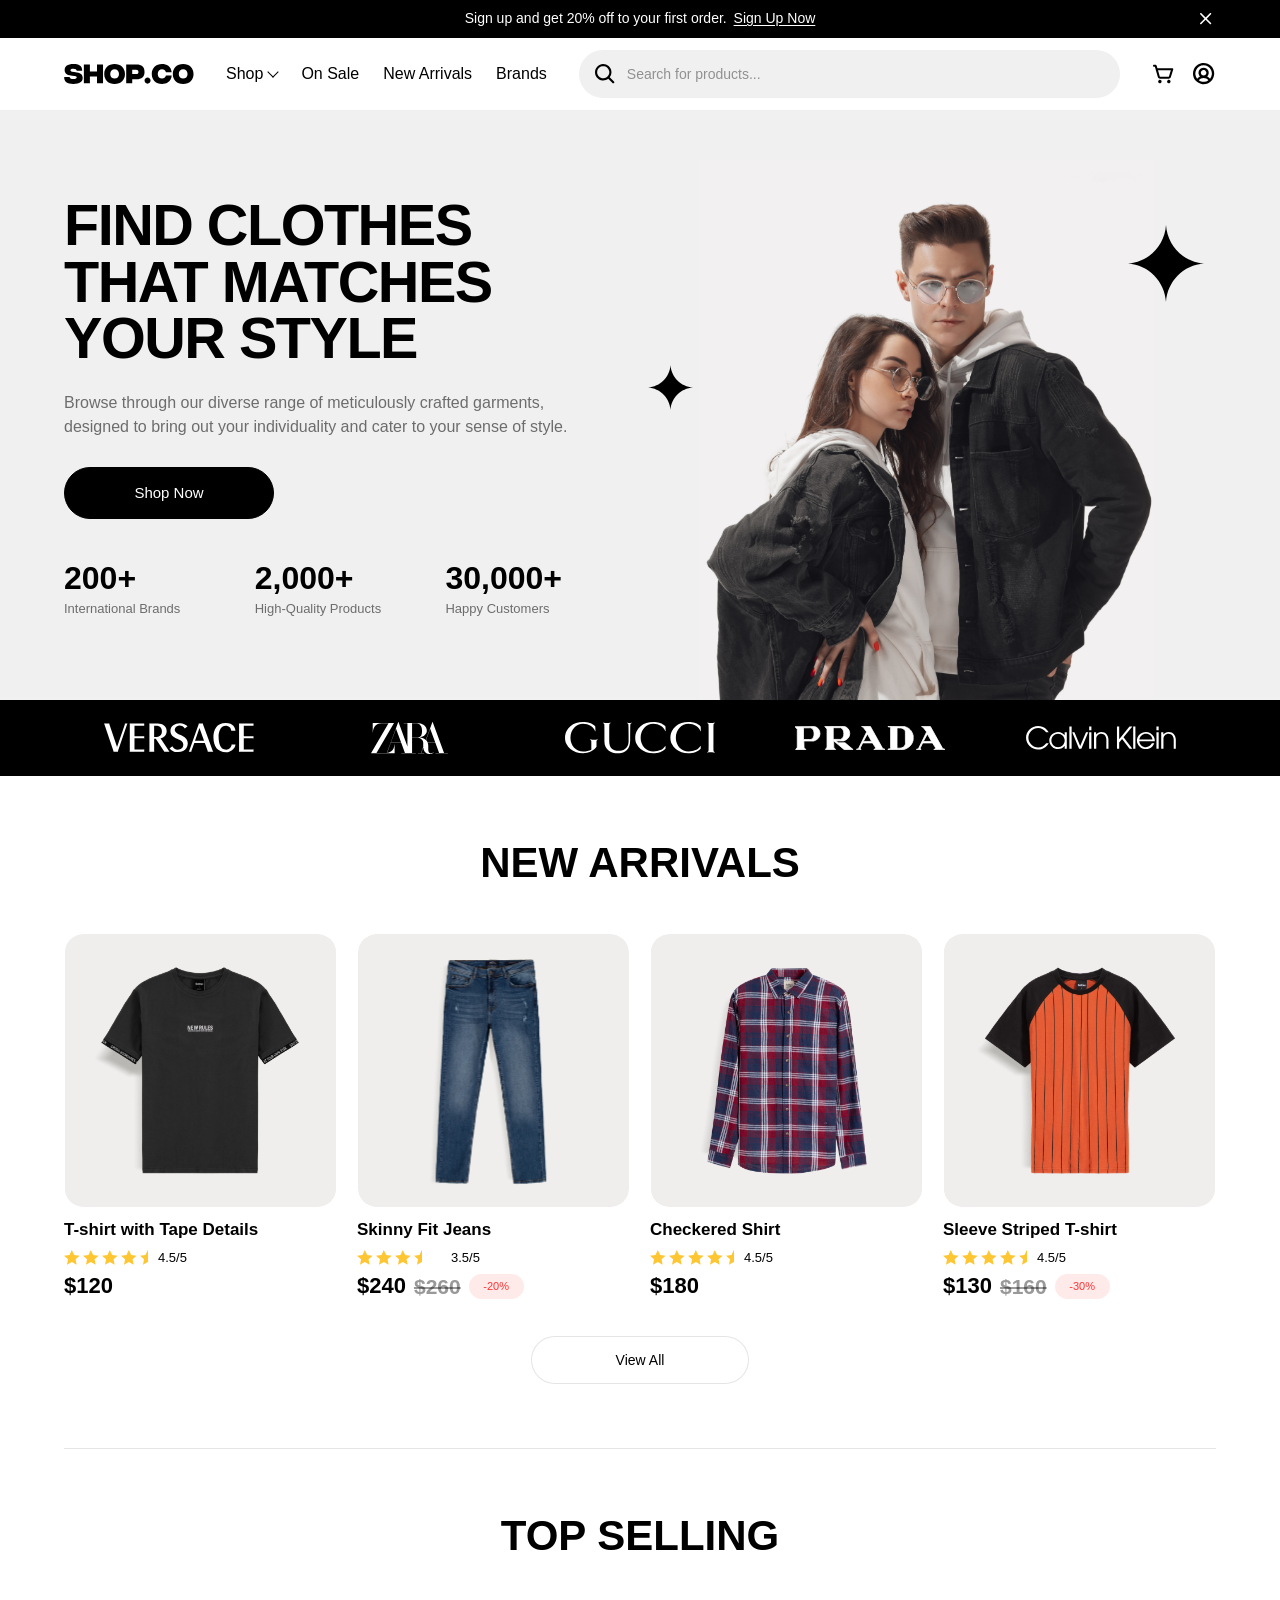
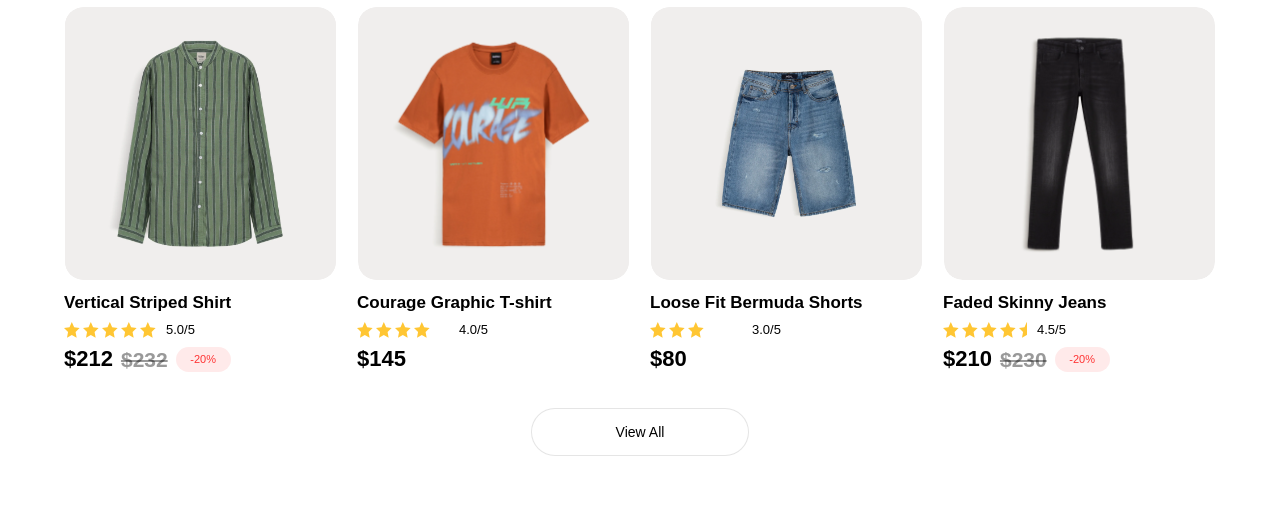
==== commit 6925d771: "Top Selling Section Added" ====
--- a/index.html
+++ b/index.html
@@ -463,5 +463,224 @@
 
 
 
+
+    <!-- Top Selling Section -->
+    <section class="top-selling-section" id="top-selling">
+
+        <div class="top-selling-container">
+
+            <!-- Section Heading -->
+            <h2 class="top-selling__title integral-cf">Top Selling</h2>
+
+            <!-- Product Grid / Slider -->
+            <div class="top-selling__grid">
+
+                <!-- Product 01 -->
+                <article class="product-card">
+
+                    <a href="#product-5" class="product-card__image">
+                        <img src="assets/images/vertical-striped-shirt.svg" alt="Vertical Striped Shirt">
+                    </a>
+
+                    <div class="product-card__info">
+
+                        <h3 class="product-card__name satoshi">Vertical Striped Shirt</h3>
+
+                        <!-- Rating -->
+                        <div class="product-rating" role="img" aria-label="Rated 5 out of 5">
+
+                            <div class="product-rating__stars">
+
+                                <img src="assets/icons/star.svg" alt="">
+                                <img src="assets/icons/star.svg" alt="">
+                                <img src="assets/icons/star.svg" alt="">
+                                <img src="assets/icons/star.svg" alt="">
+                                <img src="assets/icons/star.svg" alt="">
+
+                            </div>
+
+                            <span class="product-rating__number satoshi">5.0/5</span>
+
+                        </div>
+
+                        <!-- Price -->
+                        <div class="product-card__price satoshi">
+
+                            <span class="product-card__current-price">
+                                $212
+                            </span>
+
+                            <del class="product-card__old-price">
+                                $232
+                            </del>
+
+                            <span class="product-card__discount">
+                                -20%
+                            </span>
+
+                        </div>
+
+                    </div>
+
+                </article>
+
+
+                <!-- Product 02 -->
+                <article class="product-card">
+
+                    <a href="#product-6" class="product-card__image">
+                        <img src="assets/images/courage-graphic-tshirt.svg"
+                            alt="Courage Graphic T-shirt">
+                    </a>
+
+                    <div class="product-card__info">
+
+                        <h3 class="product-card__name satoshi">Courage Graphic T-shirt</h3>
+
+                        <!-- Rating -->
+                        <div class="product-rating"
+                            role="img"
+                            aria-label="Rated 4 out of 5">
+
+                            <div class="product-rating__stars">
+
+                                <img src="assets/icons/star.svg" alt="">
+                                <img src="assets/icons/star.svg" alt="">
+                                <img src="assets/icons/star.svg" alt="">
+                                <img src="assets/icons/star.svg" alt="">
+
+                                <img class="product-rating__empty"
+                                    src="assets/icons/star.svg" alt="">
+
+                            </div>
+
+                            <span class="product-rating__number satoshi">4.0/5</span>
+
+                        </div>
+
+                        <!-- Price -->
+                        <div class="product-card__price satoshi">
+
+                            <span class="product-card__current-price">$145</span>
+
+                        </div>
+
+                    </div>
+
+                </article>
+
+
+                <!-- Product 03 -->
+                <article class="product-card">
+
+                    <a href="#product-7" class="product-card__image">
+                        <img src="assets/images/loose-fit-bermuda-shorts.svg"
+                            alt="Loose Fit Bermuda Shorts">
+                    </a>
+
+                    <div class="product-card__info">
+
+                        <h3 class="product-card__name satoshi">
+                            Loose Fit Bermuda Shorts
+                        </h3>
+
+                        <!-- Rating -->
+                        <div class="product-rating"
+                            role="img"
+                            aria-label="Rated 3 out of 5">
+
+                            <div class="product-rating__stars">
+
+                                <img src="assets/icons/star.svg" alt="">
+                                <img src="assets/icons/star.svg" alt="">
+                                <img src="assets/icons/star.svg" alt="">
+
+                                <img class="product-rating__empty"
+                                    src="assets/icons/star.svg" alt="">
+
+                                <img class="product-rating__empty"
+                                    src="assets/icons/star.svg" alt="">
+
+                            </div>
+
+                            <span class="product-rating__number satoshi">3.0/5</span>
+
+                        </div>
+
+                        <!-- Price -->
+                        <div class="product-card__price satoshi">
+
+                            <span class="product-card__current-price">$80</span>
+
+                        </div>
+
+                    </div>
+
+                </article>
+
+
+                <!-- Product 04 -->
+                <article class="product-card">
+
+                    <a href="#product-8" class="product-card__image">
+                        <img src="assets/images/faded-skinny-jeans.svg"
+                            alt="Faded Skinny Jeans">
+                    </a>
+
+                    <div class="product-card__info">
+
+                        <h3 class="product-card__name satoshi">Faded Skinny Jeans</h3>
+
+                        <!-- Rating -->
+                        <div class="product-rating"
+                            role="img"
+                            aria-label="Rated 4.5 out of 5">
+
+                            <div class="product-rating__stars">
+
+                                <img src="assets/icons/star.svg" alt="">
+                                <img src="assets/icons/star.svg" alt="">
+                                <img src="assets/icons/star.svg" alt="">
+                                <img src="assets/icons/star.svg" alt="">
+
+                                <span class="product-rating__half">
+                                    <img src="assets/icons/star.svg" alt="">
+                                </span>
+
+                            </div>
+
+                            <span class="product-rating__number satoshi">4.5/5</span>
+
+                        </div>
+
+                        <!-- Price -->
+                        <div class="product-card__price satoshi">
+
+                            <span class="product-card__current-price">$210</span>
+
+                            <del class="product-card__old-price">$230</del>
+
+                            <span class="product-card__discount">-20%</span>
+
+                        </div>
+
+                    </div>
+
+                </article>
+
+            </div>
+
+            <!-- View All Button -->
+            <div class="top-selling__view-all">
+
+                <a href="#all-products" class="view-all-button satoshi">View All</a>
+
+            </div>
+        </div>
+    </section>
+
+
+
+
   </body>
 </html>
--- a/css/styles.css
+++ b/css/styles.css
@@ -671,6 +671,53 @@
 
 
 
+/* Top Selling */
+/* ----------------------------------------------------------------------------------------- */
+.top-selling-section {
+    width: 100%;
+    padding: 64px 5% 60px;
+
+    background-color: var(--color-white);
+}
+.top-selling-container {
+    width: 100%;
+    max-width: 1240px;
+    margin: 0 auto;
+}
+
+/* Section Heading */
+.top-selling__title {
+    margin-bottom: 48px;
+    color: var(--color-black);
+    font-size: 42px;
+    font-weight: 900;
+    line-height: 1.1;
+    text-align: center;
+    text-transform: uppercase;
+}
+
+/* Product Grid */
+.top-selling__grid {
+    display: grid;
+    grid-template-columns: repeat(4, minmax(0, 1fr));
+    gap: 20px;
+    width: 100%;
+}
+
+/* View All Button */
+.top-selling__view-all {
+    display: flex;
+    align-items: center;
+    justify-content: center;
+    margin-top: 36px;
+}
+
+
+
+
+
+
+
 /* Responsive Design */
 /* ====================================================================================================== */
 /* ====================================================================================================== */
@@ -764,6 +811,54 @@
         height: 30px;
     }
 
+
+
+    /* New Arival */
+    .new-arrivals-section {
+        padding: 55px 4% 0;
+    }
+
+    .new-arrivals__title {
+        font-size: 38px;
+        margin-bottom: 40px;
+    }
+
+    .new-arrivals__grid {
+        gap: 16px;
+    }
+
+    .product-card__name {
+        font-size: 15px;
+    }
+
+    .product-card__current-price {
+        font-size: 20px;
+    }
+
+    .product-card__old-price {
+        font-size: 18px;
+    }
+
+
+
+    /* Top Selling */
+    .top-selling-section {
+        padding: 55px 4% 55px;
+    }
+
+    .top-selling__title {
+        font-size: 38px;
+        margin-bottom: 40px;
+    }
+
+    .top-selling__grid {
+        gap: 16px;
+    }
+
+    .top-selling__view-all {
+        margin-top: 34px;
+    }
+
 }
 
 
@@ -788,7 +883,6 @@
 
 
 
-
     /* Navigation Bar */
     .header-container {
         gap: 20px;
@@ -888,6 +982,91 @@
     .brands__logo {
         max-width: 120px;
         height: 28px;
+    }
+
+
+
+    /* New Arival */
+    .new-arrivals-section {
+        padding-top: 48px;
+    }
+
+    .new-arrivals__title {
+        font-size: 35px;
+        margin-bottom: 34px;
+    }
+
+    .new-arrivals__grid {
+        gap: 14px;
+    }
+
+    .product-card__image {
+        border-radius: 16px;
+    }
+
+    .product-card__info {
+        gap: 7px;
+        padding-top: 10px;
+    }
+
+    .product-card__name {
+        font-size: 14px;
+    }
+
+    .product-rating {
+        gap: 6px;
+    }
+
+    .product-rating__stars {
+        gap: 2px;
+    }
+
+    .product-rating__stars > img {
+        width: 14px;
+        height: 14px;
+    }
+
+    .product-rating__half {
+        width: 7px;
+        height: 14px;
+    }
+
+    .product-rating__half img {
+        width: 14px;
+        height: 14px;
+    }
+
+    .product-rating__number {
+        font-size: 11px;
+    }
+
+    .product-card__current-price {
+        font-size: 18px;
+    }
+
+    .product-card__old-price {
+        font-size: 16px;
+    }
+
+
+
+    /* Top Selling */
+    .top-selling-section {
+        padding-top: 48px;
+        padding-bottom: 48px;
+    }
+
+    .top-selling__title {
+        font-size: 35px;
+        margin-bottom: 34px;
+    }
+
+    .top-selling__grid {
+        gap: 14px;
+    }
+
+    .top-selling__view-all {
+        margin-top: 30px;
     }
 
 }
@@ -1042,6 +1221,114 @@
         height: 26px;
     }
 
+
+
+    /* New Arival */
+    .new-arrivals-section {
+        padding: 44px 4% 0;
+    }
+
+    .new-arrivals-container {
+        padding-bottom: 44px;
+    }
+
+    .new-arrivals__title {
+        font-size: 32px;
+        margin-bottom: 28px;
+    }
+
+    /* Horizontal Product Scrolling */
+    .new-arrivals__grid {
+        display: grid;
+        grid-template-columns: none;
+        grid-template-rows: auto;
+        grid-auto-flow: column;
+        grid-auto-columns: calc((100% - 16px) / 2);
+        gap: 16px;
+        overflow-x: auto;
+        overflow-y: hidden;
+        scroll-snap-type: x mandatory;
+        scroll-behavior: smooth;
+        overscroll-behavior-x: contain;
+        scrollbar-width: none;
+        -webkit-overflow-scrolling: touch;
+    }
+
+    .new-arrivals__grid::-webkit-scrollbar {
+        display: none;
+    }
+
+    .product-card {
+        scroll-snap-align: start;
+    }
+
+    .product-card__name {
+        font-size: 16px;
+    }
+
+    .product-card__current-price {
+        font-size: 20px;
+    }
+
+    .product-card__old-price {
+        font-size: 18px;
+    }
+
+    .product-rating__number {
+        font-size: 12px;
+    }
+
+    .new-arrivals__view-all {
+        margin-top: 30px;
+    }
+
+
+
+    /* Top Selling */
+    .top-selling-section {
+        padding: 44px 4% 44px;
+    }
+
+    .top-selling__title {
+        font-size: 32px;
+        margin-bottom: 28px;
+    }
+
+
+    /* Horizontal Product Scrolling */
+
+    .top-selling__grid {
+        display: grid;
+
+        grid-template-columns: none;
+        grid-template-rows: auto;
+        grid-auto-flow: column;
+        grid-auto-columns: calc((100% - 16px) / 2);
+
+        gap: 16px;
+
+        overflow-x: auto;
+        overflow-y: hidden;
+
+        scroll-snap-type: x mandatory;
+        scroll-behavior: smooth;
+        overscroll-behavior-x: contain;
+
+        scrollbar-width: none;
+        -webkit-overflow-scrolling: touch;
+    }
+
+    .top-selling__grid::-webkit-scrollbar {
+        display: none;
+    }
+
+    .top-selling__grid .product-card {
+        scroll-snap-align: start;
+    }
+
+    .top-selling__view-all {
+        margin-top: 30px;
+    }
 }
 
 
@@ -1220,4 +1507,120 @@
         height: 24px;
     }
 
-}
+
+
+
+    /* New Arival */
+    .new-arrivals-section {
+        padding: 38px 16px 0;
+    }
+
+    .new-arrivals-container {
+        padding-bottom: 36px;
+    }
+
+    .new-arrivals__title {
+        font-size: 29px;
+        margin-bottom: 24px;
+    }
+
+
+    /* Mobile Horizontal Scrolling */
+
+    .new-arrivals__grid {
+        grid-auto-columns: calc((100% - 12px) / 2);
+        gap: 12px;
+    }
+
+    .product-card__image {
+        border-radius: 13px;
+    }
+
+    .product-card__info {
+        gap: 6px;
+        padding-top: 9px;
+    }
+
+    .product-card__name {
+        font-size: 13px;
+    }
+
+    .product-rating {
+        gap: 5px;
+    }
+
+    .product-rating__stars {
+        gap: 2px;
+    }
+
+    .product-rating__stars > img {
+        width: 12px;
+        height: 12px;
+    }
+
+    .product-rating__half {
+        width: 6px;
+        height: 12px;
+    }
+
+    .product-rating__half img {
+        width: 12px;
+        height: 12px;
+    }
+
+    .product-rating__number {
+        font-size: 10px;
+    }
+
+    .product-card__price {
+        gap: 5px;
+    }
+
+    .product-card__current-price {
+        font-size: 17px;
+    }
+
+    .product-card__old-price {
+        font-size: 15px;
+    }
+
+    .product-card__discount {
+        min-width: 42px;
+        min-height: 20px;
+        padding: 2px 6px;
+        font-size: 9px;
+    }
+
+    /* View All */
+    .new-arrivals__view-all {
+        margin-top: 24px;
+    }
+
+    .view-all-button {
+        width: 100%;
+        min-height: 46px;
+        font-size: 13px;
+    }
+
+
+
+    /* Top Selling */
+    .top-selling-section {
+        padding: 38px 16px 40px;
+    }
+
+    .top-selling__title {
+        font-size: 29px;
+        margin-bottom: 24px;
+    }
+
+    /* Mobile Horizontal Scrolling */
+    .top-selling__grid {
+        grid-auto-columns: calc((100% - 12px) / 2);
+        gap: 12px;
+    }
+
+    .top-selling__view-all {
+        margin-top: 24px;
+    }
+}
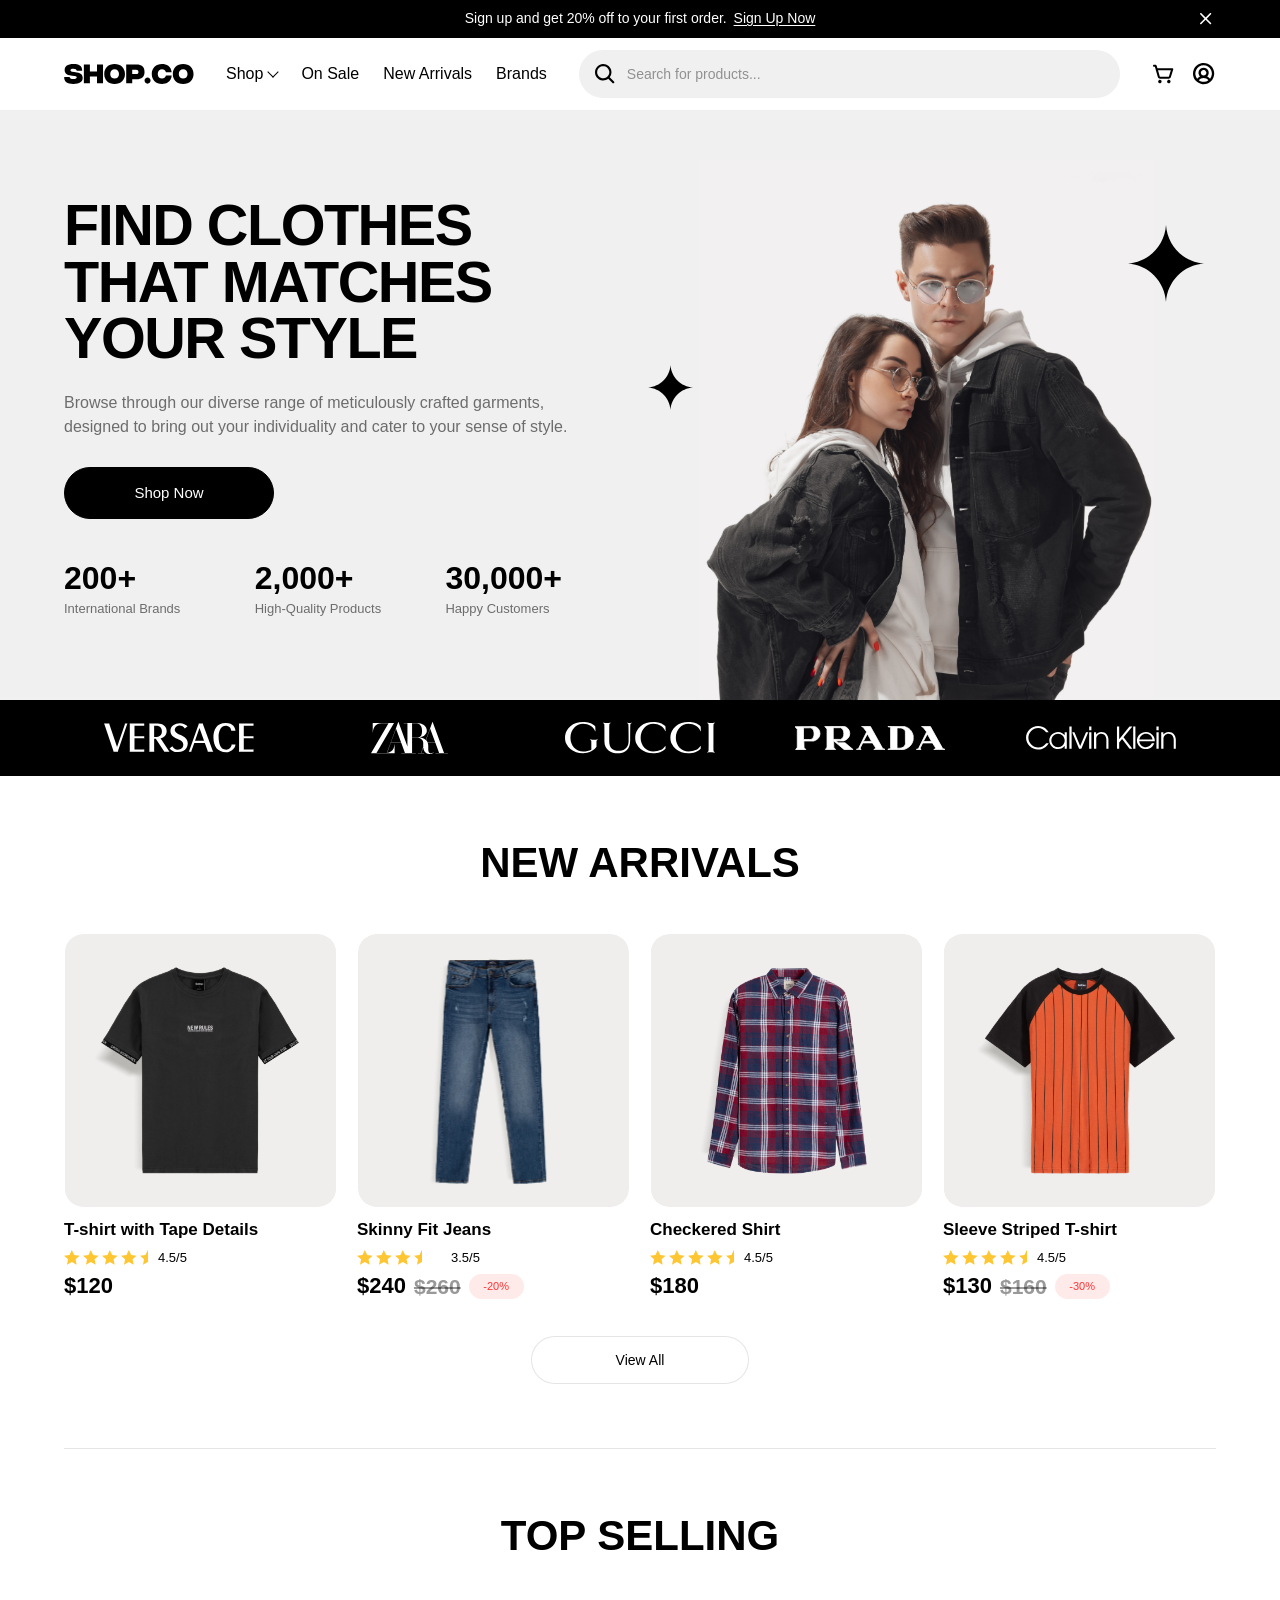
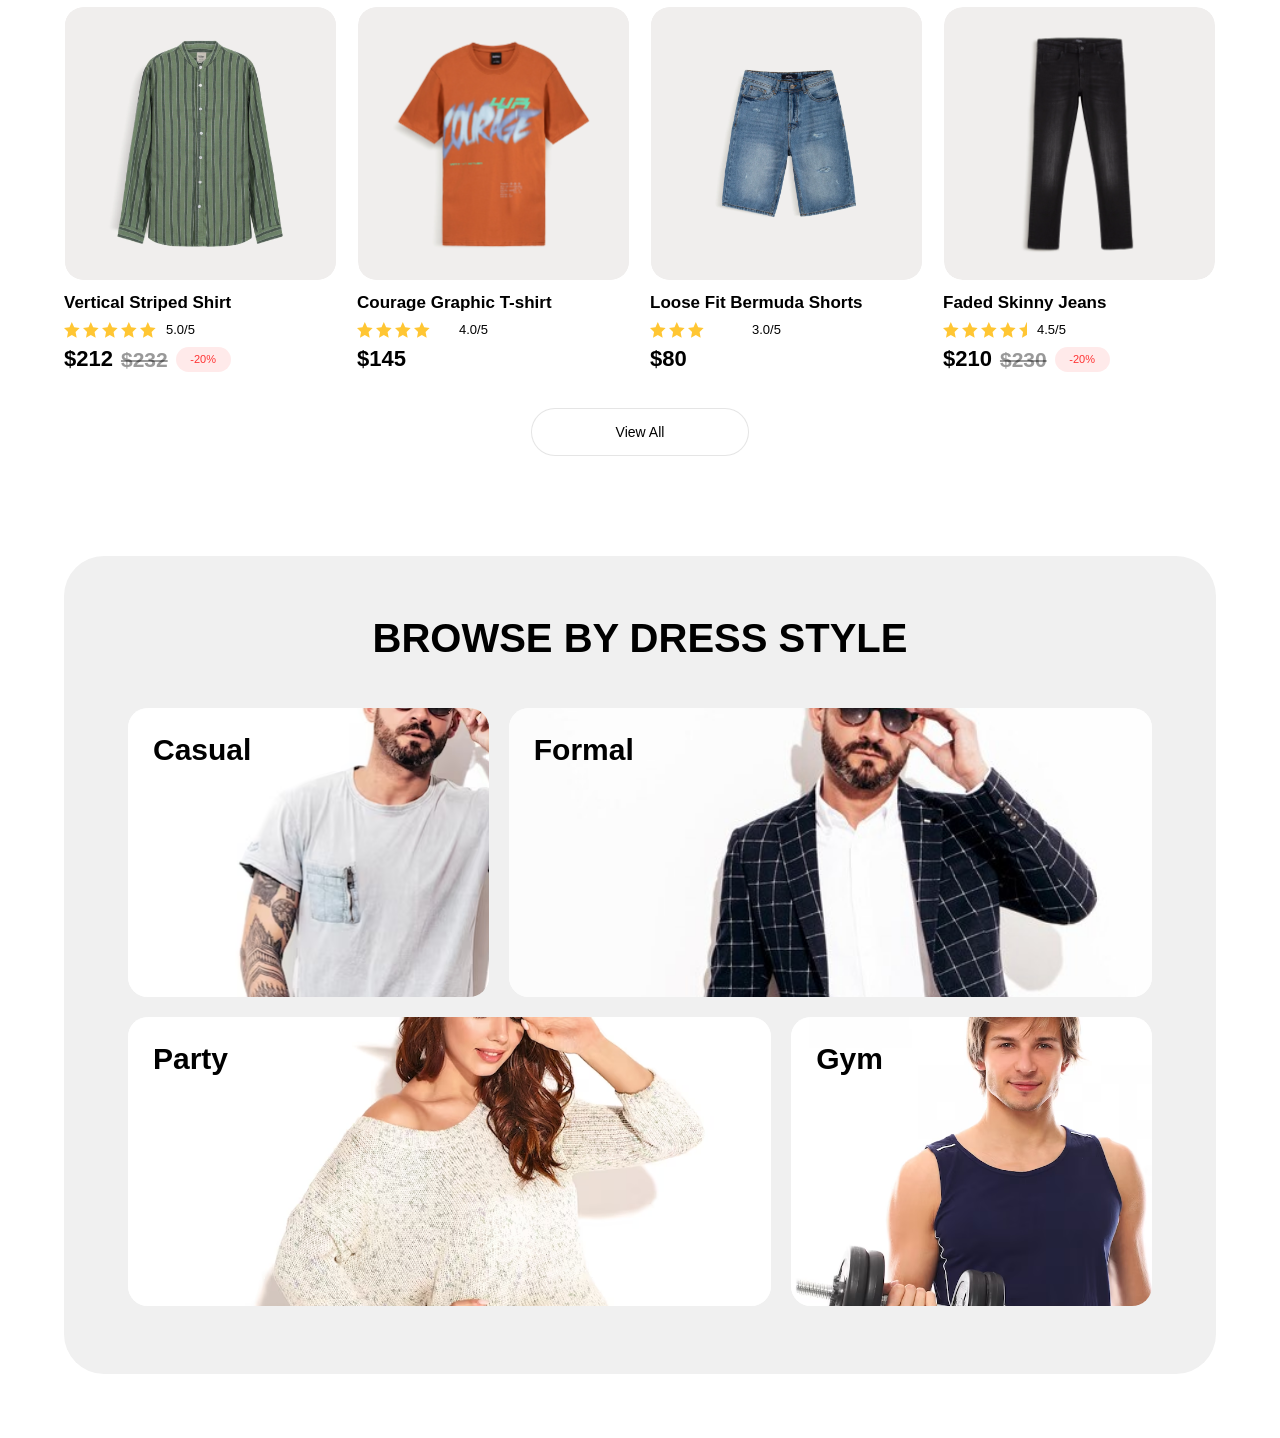
==== commit 764b6987: "Brows by Dress Style section added" ====
--- a/index.html
+++ b/index.html
@@ -682,5 +682,74 @@
 
 
 
+
+<!-- Browse by Dress Style -->
+
+    <section class="dress-style-section">
+
+        <div class="dress-style-container">
+
+            <!-- Section Heading -->
+            <h2 class="dress-style__title integral-cf">Browse By Dress Style</h2>
+
+            <!-- Dress Style Grid -->
+            <div class="dress-style__grid">
+
+                <!-- Casual -->
+                <a href="#casual"
+                class="dress-style__card dress-style__card--casual"
+                aria-label="Explore Casual style">
+
+                    <img src="assets/images/casual.png" alt="" class="dress-style__image">
+
+                    <h3 class="dress-style__name satoshi">Casual</h3>
+
+                </a>
+
+
+                <!-- Formal -->
+                <a href="#formal"
+                class="dress-style__card dress-style__card--formal"
+                aria-label="Explore Formal style">
+
+                    <img src="assets/images/formal.png" alt="" class="dress-style__image">
+
+                    <h3 class="dress-style__name satoshi">Formal</h3>
+
+                </a>
+
+
+                <!-- Party -->
+                <a href="#party"
+                class="dress-style__card dress-style__card--party"
+                aria-label="Explore Party style">
+
+                    <img src="assets/images/party.png" alt="" class="dress-style__image">
+
+                    <h3 class="dress-style__name satoshi">Party</h3>
+
+                </a>
+
+
+                <!-- Gym -->
+                <a href="#gym"
+                class="dress-style__card dress-style__card--gym"
+                aria-label="Explore Gym style">
+
+                    <img src="assets/images/gym.png" alt="" class="dress-style__image">
+
+                    <h3 class="dress-style__name satoshi">Gym</h3>
+
+                </a>
+
+            </div>
+
+        </div>
+
+    </section>
+
+
+
+
   </body>
 </html>
--- a/css/styles.css
+++ b/css/styles.css
@@ -718,6 +718,132 @@
 
 
 
+
+/* Brows by Dress Style */
+/* ------------------------------------------------------------------------------------------- */
+.dress-style-section {
+    width: 100%;
+    padding: 40px 5% 64px;
+
+    background-color: var(--color-white);
+}
+
+.dress-style-container {
+    width: 100%;
+    max-width: 1240px;
+    margin: 0 auto;
+
+    padding: 60px 64px 68px;
+
+    background-color: var(--color-gray);
+    border-radius: 40px;
+}
+
+
+/* Sectine Heading */
+.dress-style__title {
+    margin-bottom: 48px;
+    color: var(--color-black);
+    font-size: 40px;
+    font-weight: 900;
+    line-height: 1.1;
+    text-align: center;
+    text-transform: uppercase;
+}
+
+/* Dress Stye Gide */
+.dress-style__grid {
+    display: grid;
+
+    /* Three-column layout for asymmetric cards */
+    grid-template-columns: 1.1fr 0.8fr 1.1fr;
+
+    grid-template-rows: 289px 289px;
+    gap: 20px;
+    width: 100%;
+}
+
+
+/* Category Card */
+.dress-style__card {
+    position: relative;
+    display: block;
+    width: 100%;
+    height: 100%;
+    min-width: 0;
+    overflow: hidden;
+    border-radius: 20px;
+    background-color: var(--color-white);
+    text-decoration: none;
+}
+
+
+/* Category Card Positionning */
+
+/* First Row */
+.dress-style__card--casual {
+    grid-column: 1 / 2;
+    grid-row: 1 / 2;
+}
+.dress-style__card--formal {
+    grid-column: 2 / 4;
+    grid-row: 1 / 2;
+}
+
+
+/* Second Row */
+.dress-style__card--party {
+    grid-column: 1 / 3;
+    grid-row: 2 / 3;
+}
+.dress-style__card--gym {
+    grid-column: 3 / 4;
+    grid-row: 2 / 3;
+}
+
+/* Category Images */
+.dress-style__image {
+    display: block;
+    width: 100%;
+    height: 100%;
+    object-fit: cover;
+    object-position: center;
+    transition: transform 0.35s ease;
+}
+
+/* Image Hover Effect */
+.dress-style__card:hover .dress-style__image {
+    transform: scale(1.03);
+}
+
+
+/* Category Name */
+
+.dress-style__name {
+    position: absolute;
+    top: 24px;
+    left: 25px;
+    z-index: 1;
+    color: var(--color-black);
+    font-size: 30px;
+    font-weight: 700;
+    line-height: 1.2;
+    pointer-events: none;
+}
+
+
+
+
+
+
+
+
+
+
+
+
+
+
 /* Responsive Design */
 /* ====================================================================================================== */
 /* ====================================================================================================== */
@@ -859,6 +985,35 @@
         margin-top: 34px;
     }
 
+
+
+    /* Browse by Dress Styles */
+    .dress-style-section {
+        padding: 35px 4% 55px;
+    }
+
+    .dress-style-container {
+        padding: 50px 45px 55px;
+        border-radius: 35px;
+    }
+
+    .dress-style__title {
+        font-size: 37px;
+        margin-bottom: 40px;
+    }
+
+    .dress-style__grid {
+        grid-template-rows: 260px 260px;
+        gap: 16px;
+    }
+
+    .dress-style__name {
+        top: 20px;
+        left: 22px;
+        font-size: 27px;
+    }
+
+
 }
 
 
@@ -1067,6 +1222,37 @@
 
     .top-selling__view-all {
         margin-top: 30px;
+    }
+
+
+    /* Browse by Dress Style */
+    .dress-style-section {
+        padding: 32px 3% 48px;
+    }
+
+    .dress-style-container {
+        padding: 42px 32px 45px;
+        border-radius: 30px;
+    }
+
+    .dress-style__title {
+        font-size: 34px;
+        margin-bottom: 34px;
+    }
+
+    .dress-style__grid {
+        grid-template-rows: 225px 225px;
+        gap: 14px;
+    }
+
+    .dress-style__name {
+        top: 18px;
+        left: 18px;
+        font-size: 25px;
+    }
+
+    .dress-style__card {
+        border-radius: 16px;
     }
 
 }
@@ -1329,6 +1515,55 @@
     .top-selling__view-all {
         margin-top: 30px;
     }
+
+
+    /* Brows by Dress Style */
+    .dress-style-section {
+        padding: 28px 4% 40px;
+    }
+
+    .dress-style-container {
+        padding: 38px 28px 40px;
+        border-radius: 25px;
+    }
+
+    .dress-style__title {
+        font-size: 30px;
+        margin-bottom: 28px;
+    }
+
+    /* Stack All Four Cards Vertically */
+    .dress-style__grid {
+        grid-template-columns: 1fr;
+        grid-template-rows: repeat(4, 220px);
+        gap: 16px;
+    }
+
+    .dress-style__card--casual {
+        grid-column: 1;
+        grid-row: 1;
+    }
+
+    .dress-style__card--formal {
+        grid-column: 1;
+        grid-row: 2;
+    }
+
+    .dress-style__card--party {
+        grid-column: 1;
+        grid-row: 3;
+    }
+
+    .dress-style__card--gym {
+        grid-column: 1;
+        grid-row: 4;
+    }
+
+    .dress-style__name {
+        top: 18px;
+        left: 20px;
+        font-size: 26px;
+    }
 }
 
 
@@ -1623,4 +1858,38 @@
     .top-selling__view-all {
         margin-top: 24px;
     }
-}
+
+
+
+
+    /* Brows by Dress Style */
+    .dress-style-section {
+        padding: 24px 16px 35px;
+    }
+
+    .dress-style-container {
+        padding: 30px 16px 30px;
+        border-radius: 20px;
+    }
+
+    .dress-style__title {
+        font-size: 25px;
+        line-height: 1.2;
+        margin-bottom: 24px;
+    }
+
+    .dress-style__grid {
+        grid-template-rows: repeat(4, 190px);
+        gap: 12px;
+    }
+
+    .dress-style__card {
+        border-radius: 14px;
+    }
+
+    .dress-style__name {
+        top: 15px;
+        left: 16px;
+        font-size: 23px;
+    }
+}
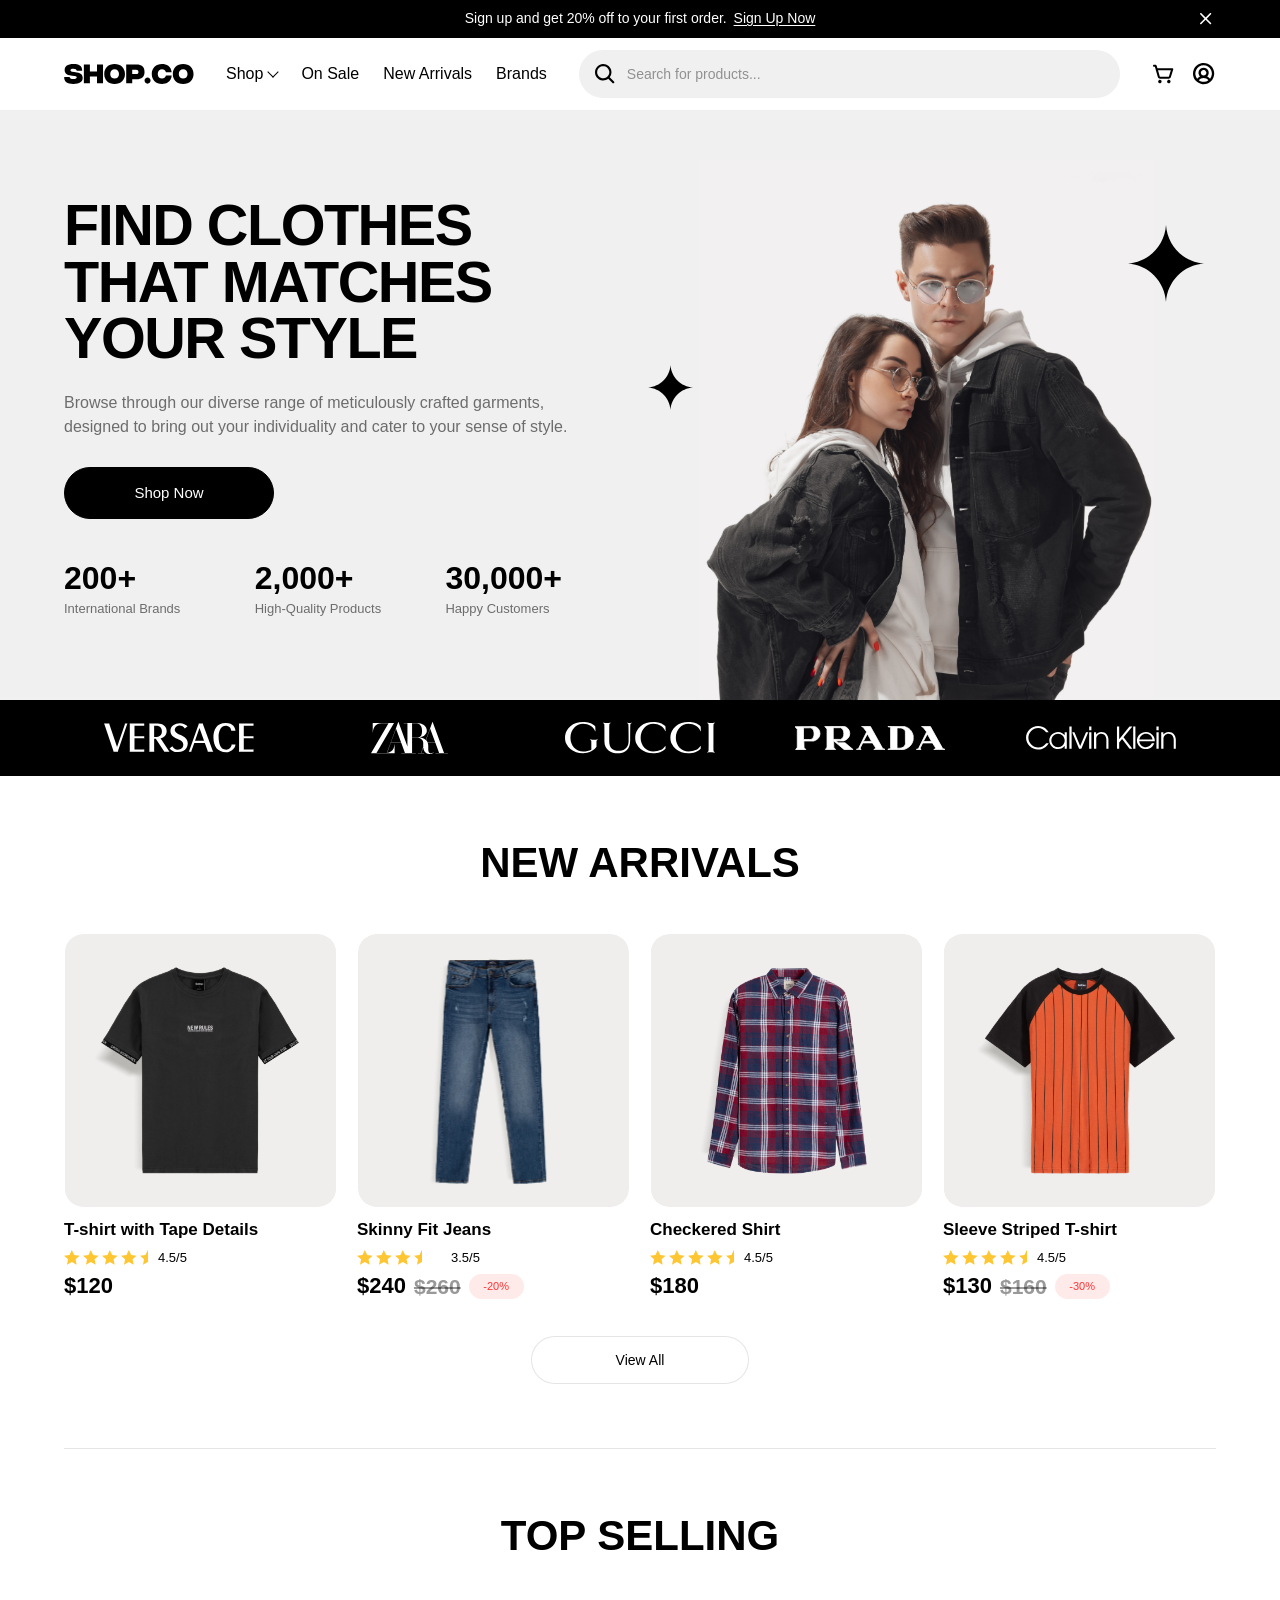
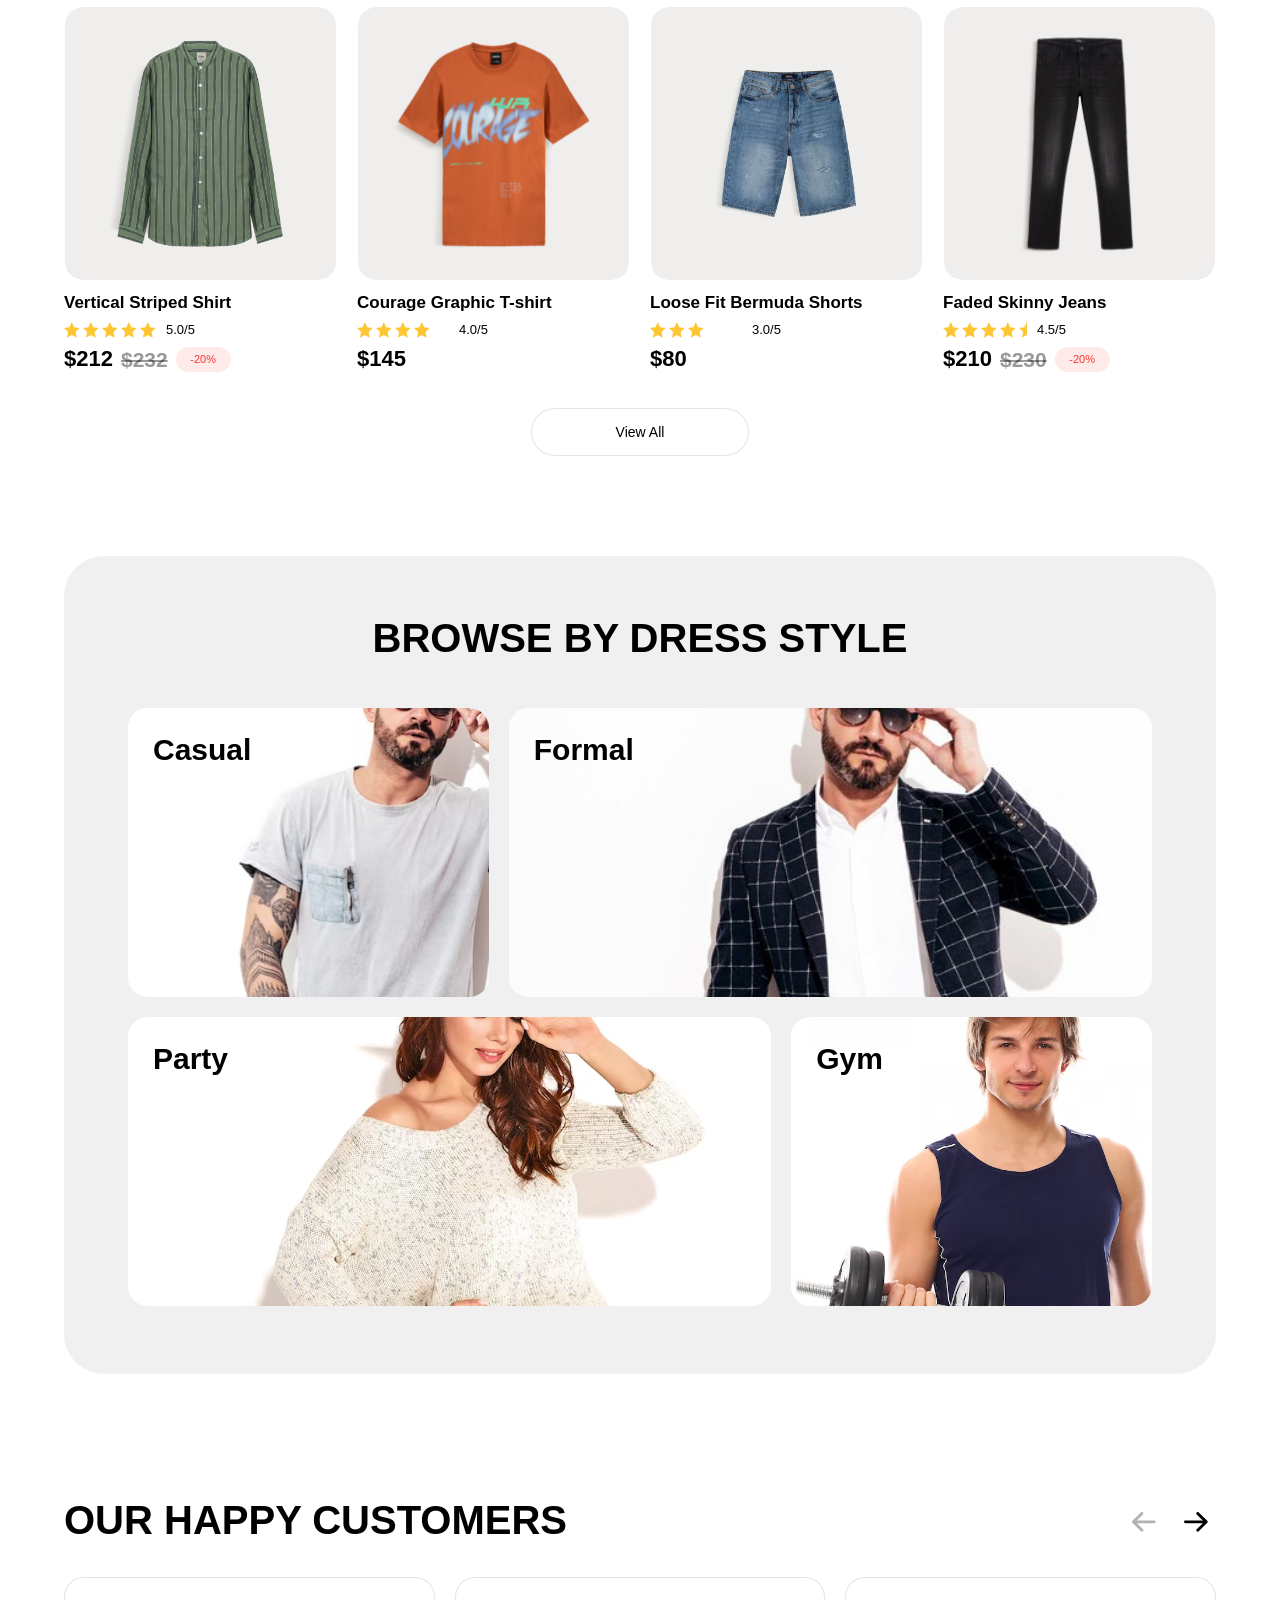
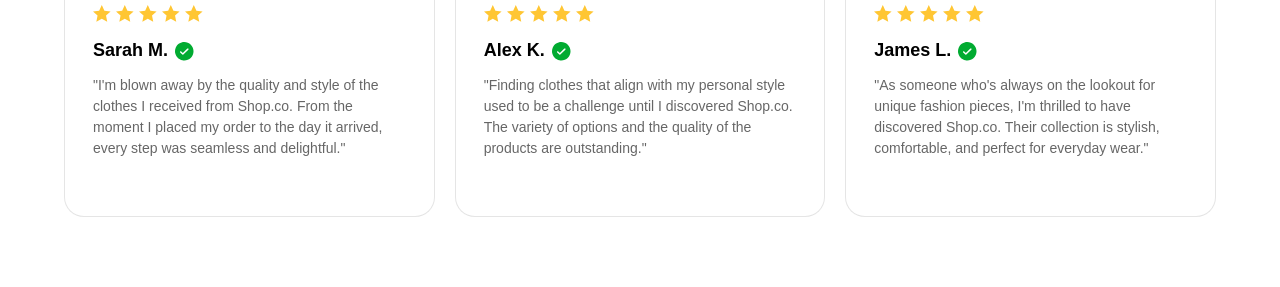
==== commit b3912487: "Our happy customer section added and responce it." ====
--- a/index.html
+++ b/index.html
@@ -683,7 +683,7 @@
 
 
 
-<!-- Browse by Dress Style -->
+    <!-- Browse by Dress Style -->
 
     <section class="dress-style-section">
 
@@ -751,5 +751,248 @@
 
 
 
+
+
+    
+    <!-- Our Happy Customer Section -->
+
+    <section class="testimonials-section">
+
+        <div class="testimonials-container">
+
+            <!-- Section Heading + Navigation Arrows -->
+            <div class="testimonials__header">
+
+                <h2 class="testimonials__title integral-cf">Our Happy Customers</h2>
+
+                <div class="testimonials__controls">
+
+                    <!-- Previous Button -->
+                    <button class="icon-button testimonials__arrow testimonials__arrow--prev"
+                            type="button"
+                            aria-label="Previous reviews"
+                            aria-controls="testimonials-track"
+                            disabled>
+
+                        <img src="assets/icons/arrow-left.svg" alt="">
+                    </button>
+
+
+                    <!-- Next Button -->
+                    <button class="icon-button testimonials__arrow testimonials__arrow--next"
+                            type="button"
+                            aria-label="Next reviews"
+                            aria-controls="testimonials-track">
+
+                        <img src="assets/icons/arrow-right.svg" alt="">
+                    </button>
+
+                </div>
+
+            </div>
+
+
+            <!-- Testimonial Slider -->
+            <div class="testimonials__track"
+                id="testimonials-track"
+                role="region"
+                aria-label="Customer reviews"
+                tabindex="0">
+
+
+                <!-- Review 01 -->
+                <article class="testimonial-card">
+
+                    <!-- Star Rating -->
+                    <div class="testimonial-card__rating"
+                        role="img"
+                        aria-label="5 out of 5 stars">
+
+                        <img src="assets/icons/star.svg" alt="">
+                        <img src="assets/icons/star.svg" alt="">
+                        <img src="assets/icons/star.svg" alt="">
+                        <img src="assets/icons/star.svg" alt="">
+                        <img src="assets/icons/star.svg" alt="">
+
+                    </div>
+
+                    <!-- Customer Name -->
+                    <div class="testimonial-card__customer">
+
+                        <h3 class="testimonial-card__name satoshi">
+                            Sarah M.
+                        </h3>
+
+                        <img src="assets/icons/verified.svg"
+                            alt="Verified customer"
+                            class="testimonial-card__verified">
+
+                    </div>
+
+                    <!-- Review -->
+                    <p class="testimonial-card__review satoshi">
+                        "I'm blown away by the quality and style of the clothes
+                        I received from Shop.co. From the moment I placed my
+                        order to the day it arrived, every step was seamless
+                        and delightful."
+                    </p>
+
+                </article>
+
+
+                <!-- Review 02 -->
+                <article class="testimonial-card">
+
+                    <div class="testimonial-card__rating"
+                        role="img"
+                        aria-label="5 out of 5 stars">
+
+                        <img src="assets/icons/star.svg" alt="">
+                        <img src="assets/icons/star.svg" alt="">
+                        <img src="assets/icons/star.svg" alt="">
+                        <img src="assets/icons/star.svg" alt="">
+                        <img src="assets/icons/star.svg" alt="">
+
+                    </div>
+
+                    <div class="testimonial-card__customer">
+
+                        <h3 class="testimonial-card__name satoshi">
+                            Alex K.
+                        </h3>
+
+                        <img src="assets/icons/verified.svg"
+                            alt="Verified customer"
+                            class="testimonial-card__verified">
+
+                    </div>
+
+                    <p class="testimonial-card__review satoshi">
+                        "Finding clothes that align with my personal style
+                        used to be a challenge until I discovered Shop.co.
+                        The variety of options and the quality of the products
+                        are outstanding."
+                    </p>
+
+                </article>
+
+
+                <!-- Review 03 -->
+                <article class="testimonial-card">
+
+                    <div class="testimonial-card__rating"
+                        role="img"
+                        aria-label="5 out of 5 stars">
+
+                        <img src="assets/icons/star.svg" alt="">
+                        <img src="assets/icons/star.svg" alt="">
+                        <img src="assets/icons/star.svg" alt="">
+                        <img src="assets/icons/star.svg" alt="">
+                        <img src="assets/icons/star.svg" alt="">
+
+                    </div>
+
+                    <div class="testimonial-card__customer">
+
+                        <h3 class="testimonial-card__name satoshi">
+                            James L.
+                        </h3>
+
+                        <img src="assets/icons/verified.svg"
+                            alt="Verified customer"
+                            class="testimonial-card__verified">
+
+                    </div>
+
+                    <p class="testimonial-card__review satoshi">
+                        "As someone who's always on the lookout for unique
+                        fashion pieces, I'm thrilled to have discovered
+                        Shop.co. Their collection is stylish, comfortable,
+                        and perfect for everyday wear."
+                    </p>
+
+                </article>
+
+
+                <!-- Review 04 -->
+                <article class="testimonial-card">
+
+                    <div class="testimonial-card__rating"
+                        role="img"
+                        aria-label="5 out of 5 stars">
+
+                        <img src="assets/icons/star.svg" alt="">
+                        <img src="assets/icons/star.svg" alt="">
+                        <img src="assets/icons/star.svg" alt="">
+                        <img src="assets/icons/star.svg" alt="">
+                        <img src="assets/icons/star.svg" alt="">
+
+                    </div>
+
+                    <div class="testimonial-card__customer">
+
+                        <h3 class="testimonial-card__name satoshi">
+                            Emily R.
+                        </h3>
+
+                        <img src="assets/icons/verified.svg"
+                            alt="Verified customer"
+                            class="testimonial-card__verified">
+
+                    </div>
+
+                    <p class="testimonial-card__review satoshi">
+                        "I absolutely love the shopping experience at Shop.co.
+                        The clothes are beautiful, the quality is impressive,
+                        and the entire process is very convenient."
+                    </p>
+
+                </article>
+
+
+                <!-- Review 05 -->
+                <article class="testimonial-card">
+
+                    <div class="testimonial-card__rating"
+                        role="img"
+                        aria-label="5 out of 5 stars">
+
+                        <img src="assets/icons/star.svg" alt="">
+                        <img src="assets/icons/star.svg" alt="">
+                        <img src="assets/icons/star.svg" alt="">
+                        <img src="assets/icons/star.svg" alt="">
+                        <img src="assets/icons/star.svg" alt="">
+
+                    </div>
+
+                    <div class="testimonial-card__customer">
+
+                        <h3 class="testimonial-card__name satoshi">
+                            Michael D.
+                        </h3>
+
+                        <img src="assets/icons/verified.svg"
+                            alt="Verified customer"
+                            class="testimonial-card__verified">
+
+                    </div>
+
+                    <p class="testimonial-card__review satoshi">
+                        "Shop.co has become one of my favourite places to
+                        shop for fashion. Great designs, excellent quality,
+                        and a smooth shopping experience every time."
+                    </p>
+
+                </article>
+
+            </div>
+
+        </div>
+
+    </section>
+
+
+
+    <script src="script.js"></script>
   </body>
 </html>
--- a/css/styles.css
+++ b/css/styles.css
@@ -838,6 +838,157 @@
 
 
 
+/* Our Happy Customer */
+/* --------------------------------------------------------------------------------------------------- */
+.testimonials-section {
+    width: 100%;
+    padding: 60px 5% 70px;
+
+    background-color: var(--color-white);
+}
+.testimonials-container {
+    width: 100%;
+    max-width: 1240px;
+    margin: 0 auto;
+}
+
+/* Section Header */
+.testimonials__header {
+    display: flex;
+    align-items: flex-end;
+    justify-content: space-between;
+
+    gap: 20px;
+    margin-bottom: 35px;
+}
+.testimonials__title {
+    color: var(--color-black);
+
+    font-size: 40px;
+    font-weight: 900;
+    line-height: 1.1;
+    text-transform: uppercase;
+}
+
+/* Navigation Arrow */
+.testimonials__controls {
+    display: flex;
+    align-items: center;
+    gap: 12px;
+    flex-shrink: 0;
+}
+.testimonials__arrow {
+    display: inline-grid;
+    place-items: center;
+    width: 40px;
+    height: 40px;
+    border: none;
+    border-radius: 50%;
+    background-color: transparent;
+    cursor: pointer;
+    transition: opacity 0.2s ease;
+}
+.testimonials__arrow img {
+    display: block;
+    width: 24px;
+    height: 24px;
+    object-fit: contain;
+}
+.testimonials__arrow:hover {
+    opacity: 0.65;
+}
+.testimonials__arrow:disabled {
+    opacity: 0.3;
+    cursor: not-allowed;
+}
+
+
+/* Testomonial Track */
+.testimonials__track {
+    display: flex;
+    align-items: stretch;
+    gap: 20px;
+    width: 100%;
+    overflow-x: auto;
+    overflow-y: hidden;
+    scroll-snap-type: x mandatory;
+    scroll-behavior: smooth;
+    overscroll-behavior-x: contain;
+    scrollbar-width: none;
+    -webkit-overflow-scrolling: touch;
+}
+.testimonials__track::-webkit-scrollbar {
+    display: none;
+}
+
+
+/* Testomonial Card */
+.testimonial-card {
+    display: flex;
+    flex-direction: column;
+    align-items: flex-start;
+    flex: 0 0 calc((100% - 40px) / 3);
+    min-width: 0;
+    min-height: 240px;
+    padding: 26px 28px;
+    border: 1px solid rgba(0, 0, 0, 0.1);
+    border-radius: 20px;
+    background-color: var(--color-white);
+    scroll-snap-align: start;
+}
+
+
+/* Star Rating */
+.testimonial-card__rating {
+    display: flex;
+    align-items: center;
+    gap: 5px;
+    margin-bottom: 17px;
+}
+
+.testimonial-card__rating img {
+    display: block;
+    width: 18px;
+    height: 18px;
+    object-fit: contain;
+}
+
+
+/* Customer Name and Verifed Icon */
+.testimonial-card__customer {
+    display: flex;
+    align-items: center;
+    gap: 7px;
+    margin-bottom: 12px;
+}
+.testimonial-card__name {
+    color: var(--color-black);
+
+    font-size: 18px;
+    font-weight: 700;
+    line-height: 1.3;
+}
+.testimonial-card__verified {
+    display: block;
+    width: 19px;
+    height: 19px;
+    object-fit: contain;
+}
+
+/* Customer Review */
+.testimonial-card__review {
+    color: rgba(0, 0, 0, 0.6);
+    font-size: 14px;
+    font-weight: 400;
+    line-height: 1.5;
+}
+
+
+
+
+
+
+
 
 
 
@@ -1014,6 +1165,22 @@
     }
 
 
+
+    /* Our Happy Customers */
+    .testimonials-section {
+        padding: 55px 4% 60px;
+    }
+
+    .testimonials__title {
+        font-size: 37px;
+    }
+
+    .testimonial-card {
+        padding: 24px;
+        min-height: 230px;
+    }
+
+
 }
 
 
@@ -1253,6 +1420,31 @@
 
     .dress-style__card {
         border-radius: 16px;
+    }
+
+
+
+    /* Our Happy Customers */
+    .testimonials-section {
+        padding: 48px 3% 55px;
+    }
+
+    .testimonials__title {
+        font-size: 33px;
+    }
+
+    .testimonials__header {
+        margin-bottom: 28px;
+    }
+
+    .testimonial-card {
+        flex-basis: calc((100% - 20px) / 2);
+        min-height: 220px;
+        padding: 22px;
+    }
+
+    .testimonial-card__review {
+        font-size: 13px;
     }
 
 }
@@ -1564,6 +1756,43 @@
         left: 20px;
         font-size: 26px;
     }
+
+
+
+    /* Our Happy Customers */
+    .testimonials-section {
+        padding: 42px 4% 48px;
+    }
+
+    .testimonials__title {
+        font-size: 30px;
+    }
+
+    .testimonials__header {
+        align-items: center;
+        gap: 12px;
+        margin-bottom: 25px;
+    }
+
+    .testimonials__controls {
+        gap: 5px;
+    }
+
+    .testimonials__arrow {
+        width: 36px;
+        height: 36px;
+    }
+
+    .testimonials__arrow img {
+        width: 21px;
+        height: 21px;
+    }
+
+    .testimonial-card {
+        flex-basis: 85%;
+        min-height: 215px;
+        padding: 23px;
+    }
 }
 
 
@@ -1892,4 +2121,73 @@
         left: 16px;
         font-size: 23px;
     }
-}
+
+
+
+
+    /* Our Happy Customers */
+    .testimonials-section {
+        padding: 38px 16px 42px;
+    }
+
+    .testimonials__header {
+        gap: 8px;
+        margin-bottom: 22px;
+    }
+
+    .testimonials__title {
+        max-width: 250px;
+        font-size: 25px;
+        line-height: 1.15;
+    }
+
+    .testimonials__controls {
+        gap: 2px;
+    }
+
+    .testimonials__arrow {
+        width: 30px;
+        height: 30px;
+    }
+
+    .testimonials__arrow img {
+        width: 18px;
+        height: 18px;
+    }
+
+    .testimonials__track {
+        gap: 12px;
+    }
+
+    .testimonial-card {
+        flex-basis: 100%;
+        min-height: 210px;
+
+        padding: 20px;
+        border-radius: 16px;
+    }
+
+    .testimonial-card__rating {
+        gap: 4px;
+        margin-bottom: 14px;
+    }
+
+    .testimonial-card__rating img {
+        width: 16px;
+        height: 16px;
+    }
+
+    .testimonial-card__name {
+        font-size: 16px;
+    }
+
+    .testimonial-card__verified {
+        width: 17px;
+        height: 17px;
+    }
+
+    .testimonial-card__review {
+        font-size: 13px;
+        line-height: 1.5;
+    }
+}
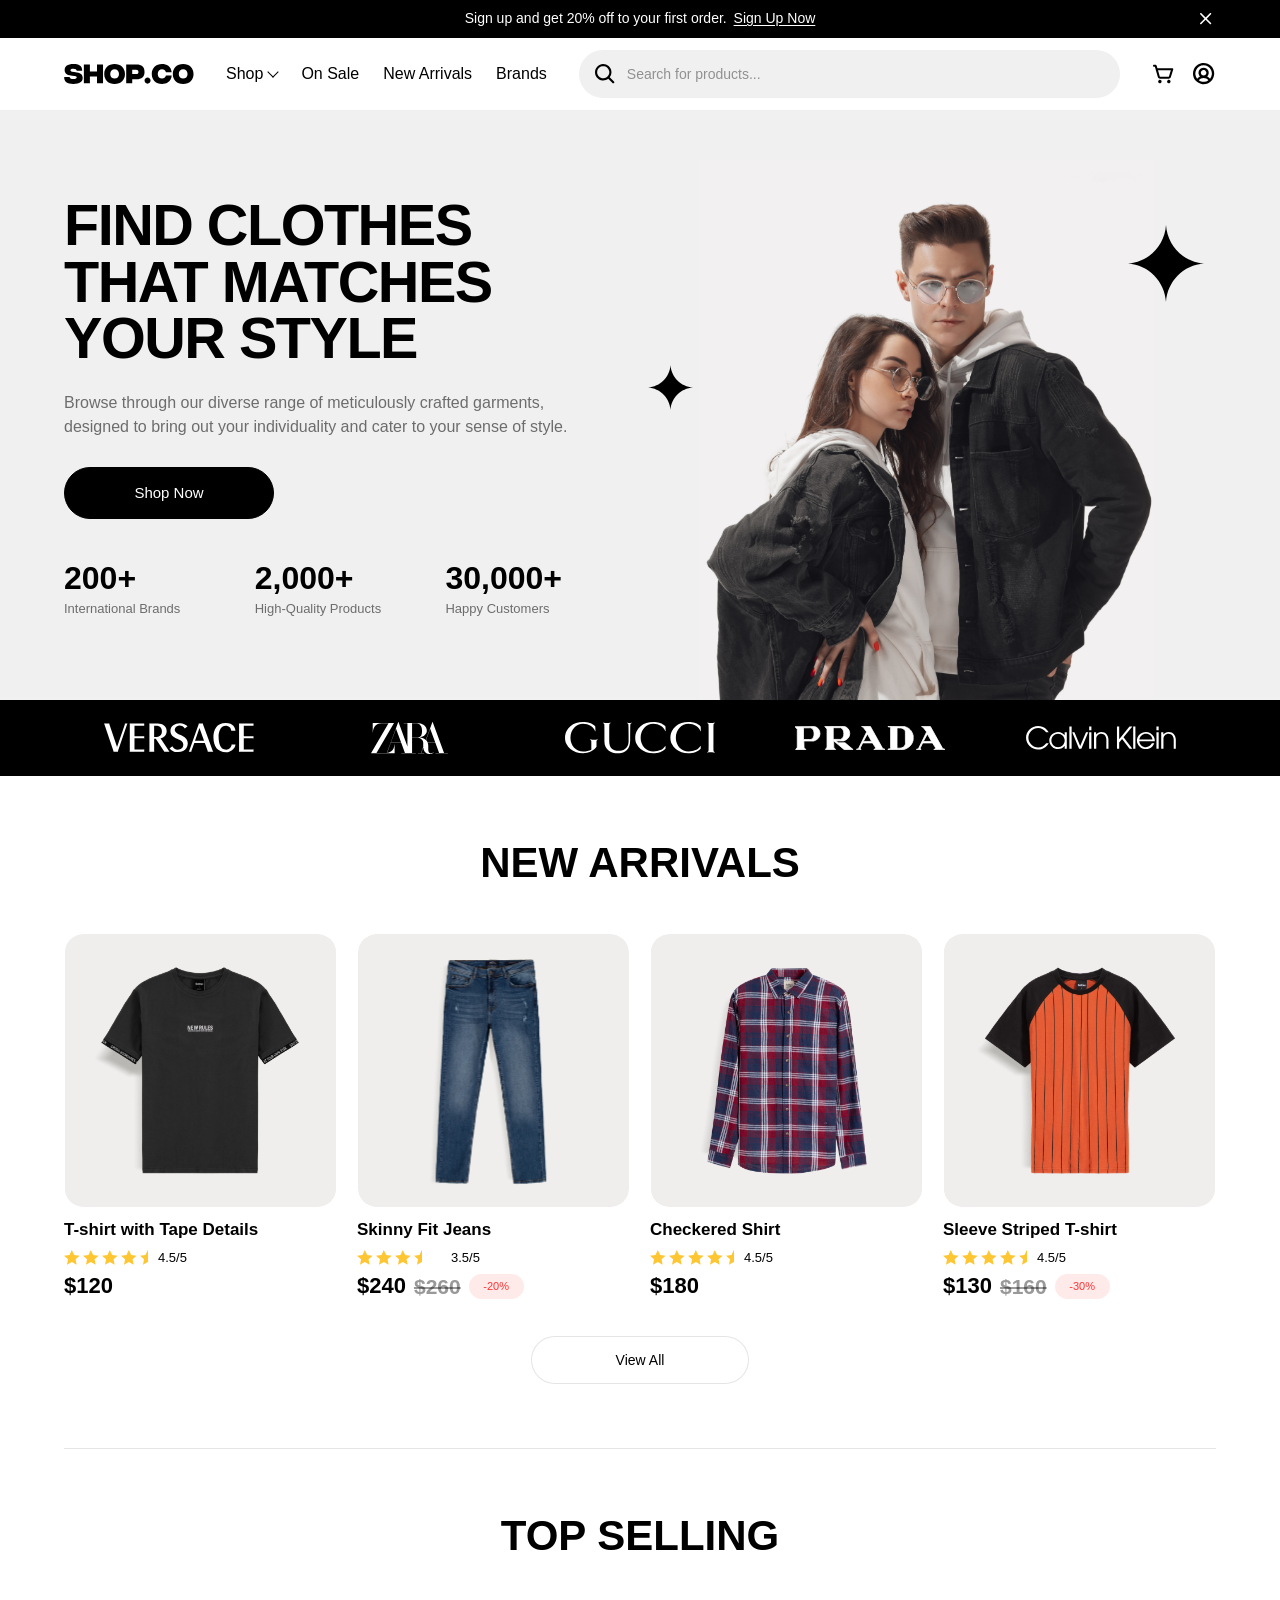
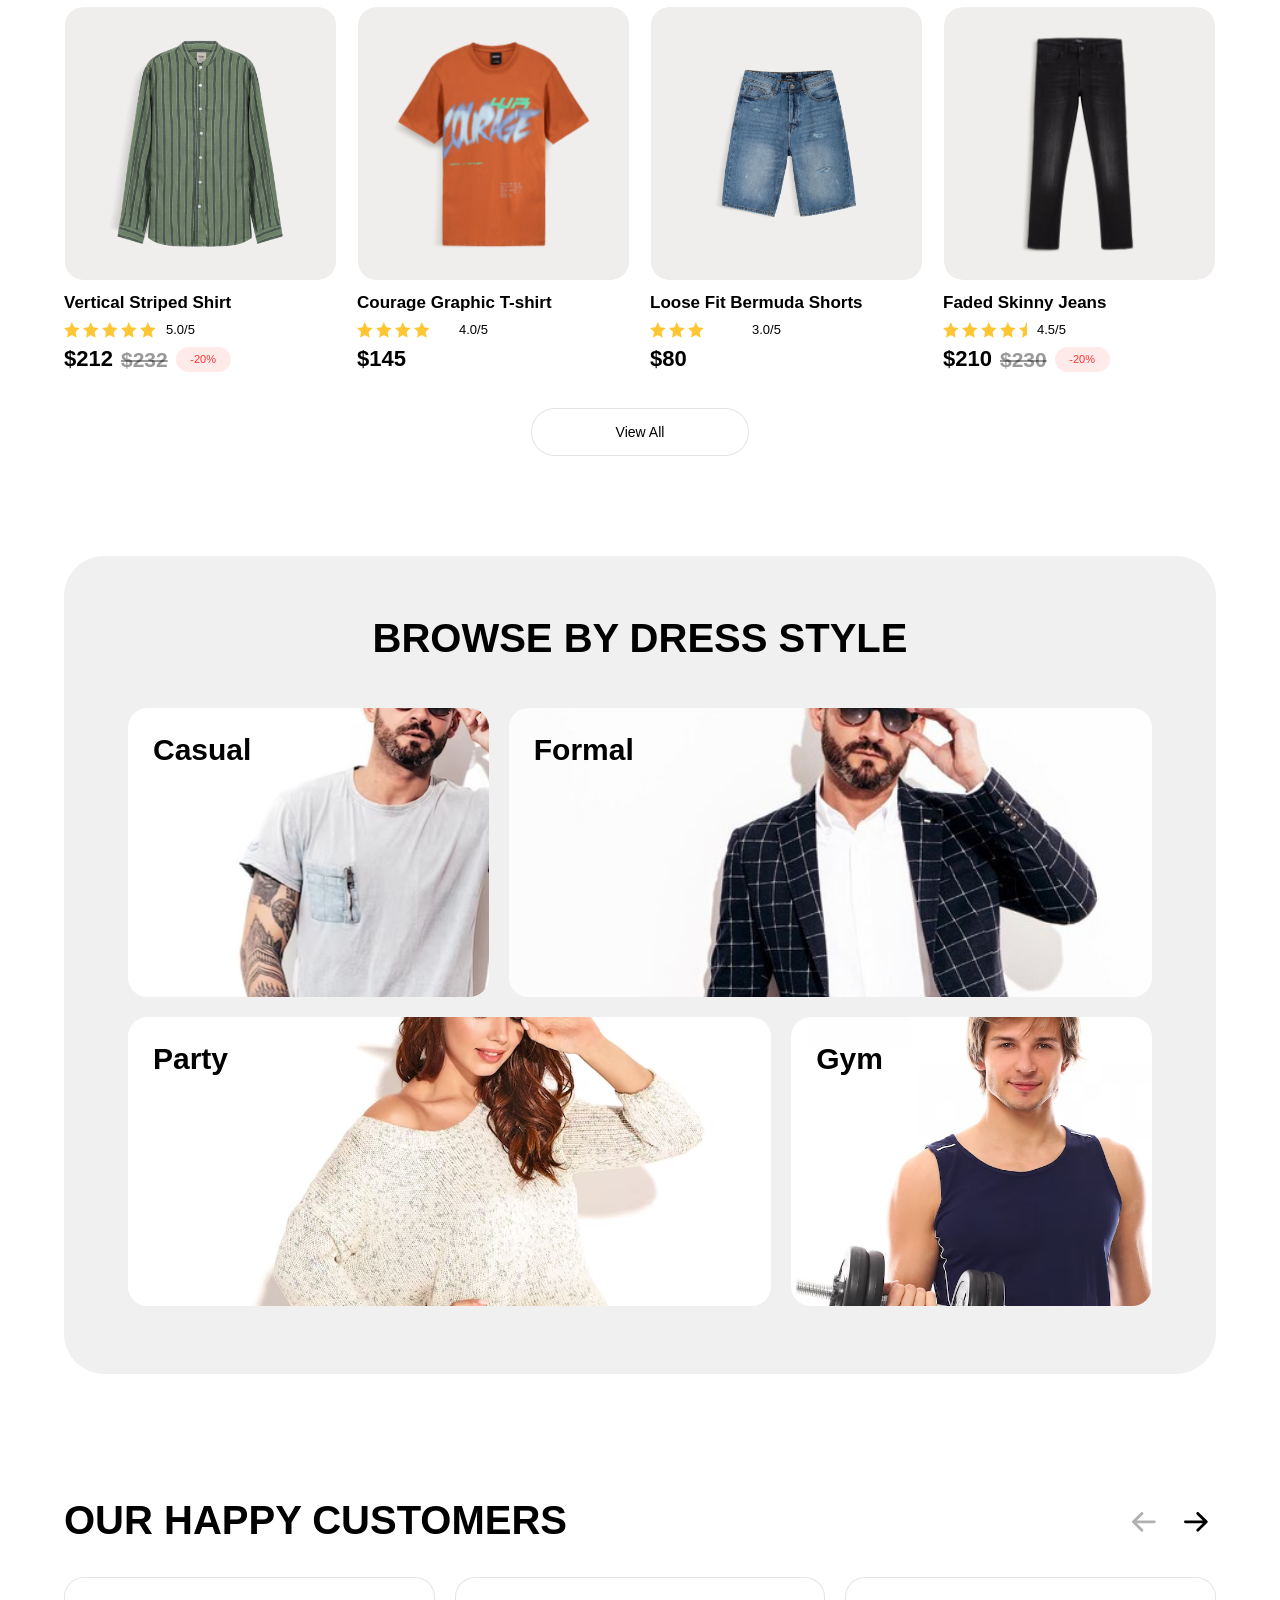
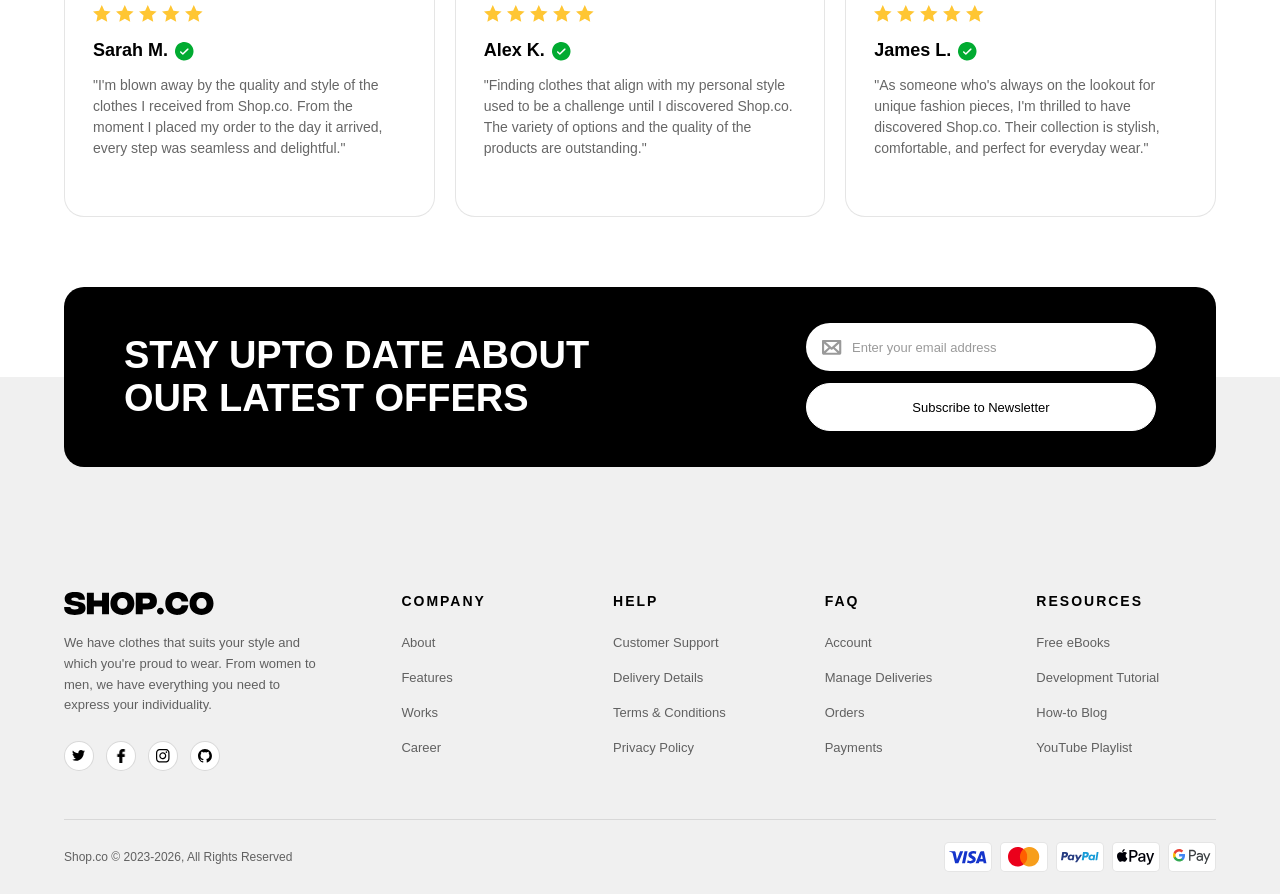
==== commit 4cc373ee: "Newsletter and Footer added" ====
--- a/index.html
+++ b/index.html
@@ -993,6 +993,231 @@
 
 
 
+
+
+
+
+    <!-- Newsletter and Footer -->
+
+    <footer class="site-footer">
+
+        <div class="footer-container">
+
+
+            <!-- Newsletter Subscription -->
+
+            <section class="newsletter-banner">
+
+                <!-- Newsletter Heading -->
+                <div class="newsletter__content">
+
+                    <h2 class="newsletter__title integral-cf">Stay Upto Date About Our Latest Offers</h2>
+
+                </div>
+
+
+                <!-- Newsletter Form -->
+                <form class="newsletter__form"
+                    action="#"
+                    method="get">
+
+                    <div class="newsletter__input-wrapper">
+
+                        <!-- Email Icon -->
+                        <span class="newsletter__input-icon">
+                            <img src="assets/icons/email.svg" alt="">
+                        </span>
+
+                        <input type="email"
+                            name="email"
+                            placeholder="Enter your email address"
+                            aria-label="Enter your email address"
+                            required>
+
+                    </div>
+
+
+                    <button type="submit" class="newsletter__submit satoshi">Subscribe to Newsletter</button>
+
+                </form>
+
+            </section>
+
+
+            <!-- Footer Main Content -->
+
+            <div class="footer-main">
+
+
+                <!-- Brand Information -->
+                <div class="footer-brand">
+
+                    <a href="#" class="footer-brand__logo" aria-label="SHOP.CO Home">
+
+                        <img src="assets/logos/SHOP.CO.svg" alt="SHOP.CO">
+
+                    </a>
+
+
+                    <p class="footer-brand__description satoshi">
+                        We have clothes that suits your style and which
+                        you're proud to wear. From women to men, we have
+                        everything you need to express your individuality.
+                    </p>
+
+
+                    <!-- Social Media Links -->
+                    <div class="footer-brand__socials">
+
+                        <a href="#twitter" class="footer-social-link" aria-label="Twitter">
+                            <img src="assets/icons/twitter.svg" alt="">
+                        </a>
+
+                        <a href="#facebook" class="footer-social-link" aria-label="Facebook">
+                            <img src="assets/icons/facebook-logo.png" alt="">
+                        </a>
+
+                        <a href="#instagram" class="footer-social-link" aria-label="Instagram">
+                            <img src="assets/icons/instagram.svg" alt="">
+                        </a>
+
+                        <a href="#github" class="footer-social-link" aria-label="GitHub">
+                            <img src="assets/icons/github.svg" alt="">
+                        </a>
+
+                    </div>
+
+                </div>
+
+
+                <!-- Company -->
+                <div class="footer-column">
+
+                    <h3 class="footer-column__title satoshi">Company</h3>
+
+                    <ul class="footer-column__list satoshi">
+
+                        <li><a href="#about">About</a></li>
+
+                        <li><a href="#features">Features</a></li>
+
+                        <li><a href="#works">Works</a></li>
+
+                        <li><a href="#career">Career</a></li>
+
+                    </ul>
+
+                </div>
+
+
+                <!-- Help -->
+                <div class="footer-column">
+
+                    <h3 class="footer-column__title satoshi">
+                        Help
+                    </h3>
+
+                    <ul class="footer-column__list satoshi">
+
+                        <li><a href="#customer-support">Customer Support</a></li>
+
+                        <li><a href="#delivery-details">Delivery Details</a></li>
+
+                        <li><a href="#terms">Terms & Conditions</a></li>
+
+                        <li><a href="#privacy">Privacy Policy</a></li>
+
+                    </ul>
+
+                </div>
+
+
+                <!-- FAQ -->
+                <div class="footer-column">
+
+                    <h3 class="footer-column__title satoshi">
+                        FAQ
+                    </h3>
+
+                    <ul class="footer-column__list satoshi">
+
+                        <li><a href="#account">Account</a></li>
+
+                        <li><a href="#manage-deliveries">Manage Deliveries</a></li>
+
+                        <li><a href="#orders">Orders</a></li>
+
+                        <li><a href="#payments">Payments</a></li>
+
+                    </ul>
+
+                </div>
+
+
+                <!-- Resources -->
+                <div class="footer-column">
+
+                    <h3 class="footer-column__title satoshi">
+                        Resources
+                    </h3>
+
+                    <ul class="footer-column__list satoshi">
+
+                        <li><a href="#ebooks">Free eBooks</a></li>
+
+                        <li><a href="#tutorials">Development Tutorial</a></li>
+
+                        <li><a href="#blog">How-to Blog</a></li>
+
+                        <li><a href="#youtube">YouTube Playlist</a></li>
+
+                    </ul>
+
+                </div>
+
+
+            </div>
+
+
+            <!-- Footer Bottom -->
+
+            <div class="footer-bottom">
+
+                <!-- Copyright -->
+                <p class="footer-bottom__copyright satoshi">
+                    Shop.co © 2023-2026, All Rights Reserved
+                </p>
+
+
+                <!-- Payment Methods -->
+                <div class="footer-bottom__payments">
+
+                    <img src="assets/icons/visa.svg"
+                        alt="Visa">
+
+                    <img src="assets/icons/mastercard.svg"
+                        alt="Mastercard">
+
+                    <img src="assets/icons/paypal.svg"
+                        alt="PayPal">
+
+                    <img src="assets/icons/apple-pay.svg"
+                        alt="Apple Pay">
+
+                    <img src="assets/icons/google-pay.svg"
+                        alt="Google Pay">
+
+                </div>
+
+            </div>
+
+
+        </div>
+
+    </footer>
+
+
+
     <script src="script.js"></script>
   </body>
 </html>
--- a/css/styles.css
+++ b/css/styles.css
@@ -985,6 +985,301 @@
 
 
 
+
+
+
+
+
+
+/* Newsletter and Footer */
+/* ---------------------------------------------------------------------------------------------------------- */
+.site-footer {
+    width: 100%;
+    padding: 0 5%;
+    margin-top: 90px;
+    background-color: var(--color-gray);
+}
+.footer-container {
+    width: 100%;
+    max-width: 1240px;
+    margin: 0 auto;
+}
+
+
+/* Newsletter and subscription */
+.newsletter-banner {
+    position: relative;
+    z-index: 2;
+    display: grid;
+    grid-template-columns: 1fr 0.85fr;
+    align-items: center;
+    gap: 40px;
+    width: 100%;
+    padding: 36px 60px;
+    border-radius: 20px;
+    background-color: var(--color-black);
+    color: var(--color-white);
+
+    /* Newsletter half-overlap effect with footer */
+    transform: translateY(-90px);
+    margin-bottom: -90px;
+}
+
+/* Newsletter Heading */
+.newsletter__content {
+    width: 100%;
+}
+.newsletter__title {
+    max-width: 550px;
+    color: var(--color-white);
+    font-size: 38px;
+    font-weight: 900;
+    line-height: 1.15;
+    text-transform: uppercase;
+}
+
+
+/* Newsletter Form */
+.newsletter__form {
+    display: flex;
+    flex-direction: column;
+    gap: 12px;
+    width: 100%;
+    max-width: 350px;
+    margin-left: auto;
+}
+
+
+/* Email Input Wrapper */
+.newsletter__input-wrapper {
+    display: flex;
+    align-items: center;
+    gap: 10px;
+    width: 100%;
+    height: 48px;
+    padding: 0 16px;
+    border-radius: 62px;
+    background-color: var(--color-white);
+}
+
+
+/* Email Icon */
+.newsletter__input-icon {
+    display: flex;
+    align-items: center;
+    justify-content: center;
+    flex-shrink: 0;
+    width: 20px;
+    height: 20px;
+}
+
+.newsletter__input-icon img {
+    display: block;
+    width: 100%;
+    height: 100%;
+    object-fit: contain;
+}
+
+
+/* Email Input */
+.newsletter__input-wrapper input {
+    width: 100%;
+    min-width: 0;
+    height: 100%;
+    border: none;
+    outline: none;
+    background: transparent;
+    color: var(--color-black);
+    font-family: 'Satoshi', sans-serif;
+    font-size: 13px;
+    font-weight: 400;
+}
+
+.newsletter__input-wrapper input::placeholder {
+    color: rgba(0, 0, 0, 0.4);
+}
+
+
+/* Subscribe Button */
+.newsletter__submit {
+    width: 100%;
+    min-height: 48px;
+    padding: 10px 16px;
+    border: 1px solid var(--color-white);
+    border-radius: 62px;
+    background-color: var(--color-white);
+    color: var(--color-black);
+    font-size: 13px;
+    font-weight: 500;
+    cursor: pointer;
+    transition: background-color 0.2s ease,
+                color 0.2s ease;
+}
+
+.newsletter__submit:hover {
+    background-color: transparent;
+    color: var(--color-white);
+}
+
+
+/* Footer Main Content */
+.footer-main {
+    display: grid;
+    grid-template-columns: 1.7fr repeat(4, minmax(0, 1fr));
+    gap: 32px;
+    width: 100%;
+    padding: 125px 0 48px;
+    border-bottom: 1px solid rgba(0, 0, 0, 0.1);
+}
+
+
+/* Brand Information */
+.footer-brand {
+    display: flex;
+    flex-direction: column;
+    align-items: flex-start;
+    width: 100%;
+}
+
+
+/* Footer Logo */
+.footer-brand__logo {
+    display: inline-flex;
+    align-items: center;
+}
+.footer-brand__logo img {
+    display: block;
+    width: 150px;
+    height: auto;
+}
+
+
+/* Brand Description */
+.footer-brand__description {
+    max-width: 260px;
+    margin-top: 18px;
+    color: rgba(0, 0, 0, 0.6);
+    font-size: 13px;
+    font-weight: 400;
+    line-height: 1.6;
+}
+
+
+/* Social Media Icons */
+
+.footer-brand__socials {
+    display: flex;
+    align-items: center;
+    gap: 12px;
+    margin-top: 25px;
+}
+
+.footer-social-link {
+    display: inline-flex;
+    align-items: center;
+    justify-content: center;
+    width: 30px;
+    height: 30px;
+    border: 1px solid rgba(0, 0, 0, 0.15);
+    border-radius: 50%;
+    background-color: var(--color-white);
+    transition: background-color 0.2s ease;
+}
+
+.footer-social-link img {
+    display: block;
+    width: 14px;
+    height: 14px;
+    object-fit: contain;
+}
+
+.footer-social-link:hover {
+    background-color: #D9D9D9;
+}
+
+
+/* Footer Navigation Columns */
+.footer-column {
+    display: flex;
+    flex-direction: column;
+    align-items: flex-start;
+    width: 100%;
+}
+
+/* Column Heading */
+
+.footer-column__title {
+    margin-bottom: 22px;
+    color: var(--color-black);
+    font-size: 14px;
+    font-weight: 700;
+    letter-spacing: 2px;
+    line-height: 1.3;
+    text-transform: uppercase;
+}
+
+/* Column Links */
+
+.footer-column__list {
+    display: flex;
+    flex-direction: column;
+    gap: 16px;
+    width: 100%;
+    list-style: none;
+}
+
+.footer-column__list a {
+    color: rgba(0, 0, 0, 0.6);
+    font-size: 13px;
+    font-weight: 400;
+    line-height: 1.4;
+    text-decoration: none;
+    transition: color 0.2s ease;
+}
+
+.footer-column__list a:hover {
+    color: var(--color-black);
+}
+
+
+/* Footer Bottom */
+
+.footer-bottom {
+    display: flex;
+    align-items: center;
+    justify-content: space-between;
+    gap: 20px;
+    width: 100%;
+    padding: 22px 0;
+}
+
+/* Copyright */
+.footer-bottom__copyright {
+    color: rgba(0, 0, 0, 0.6);
+    font-size: 12px;
+    font-weight: 400;
+}
+
+
+/* Payment Method */
+.footer-bottom__payments {
+    display: flex;
+    align-items: center;
+    justify-content: flex-end;
+    flex-wrap: wrap;
+    gap: 8px;
+}
+
+.footer-bottom__payments img {
+    display: block;
+    width: 48px;
+    height: 30px;
+    padding: 4px;
+    border: 1px solid rgba(0, 0, 0, 0.1);
+    border-radius: 5px;
+    background-color: var(--color-white);
+    object-fit: contain;
+}
 
 
 
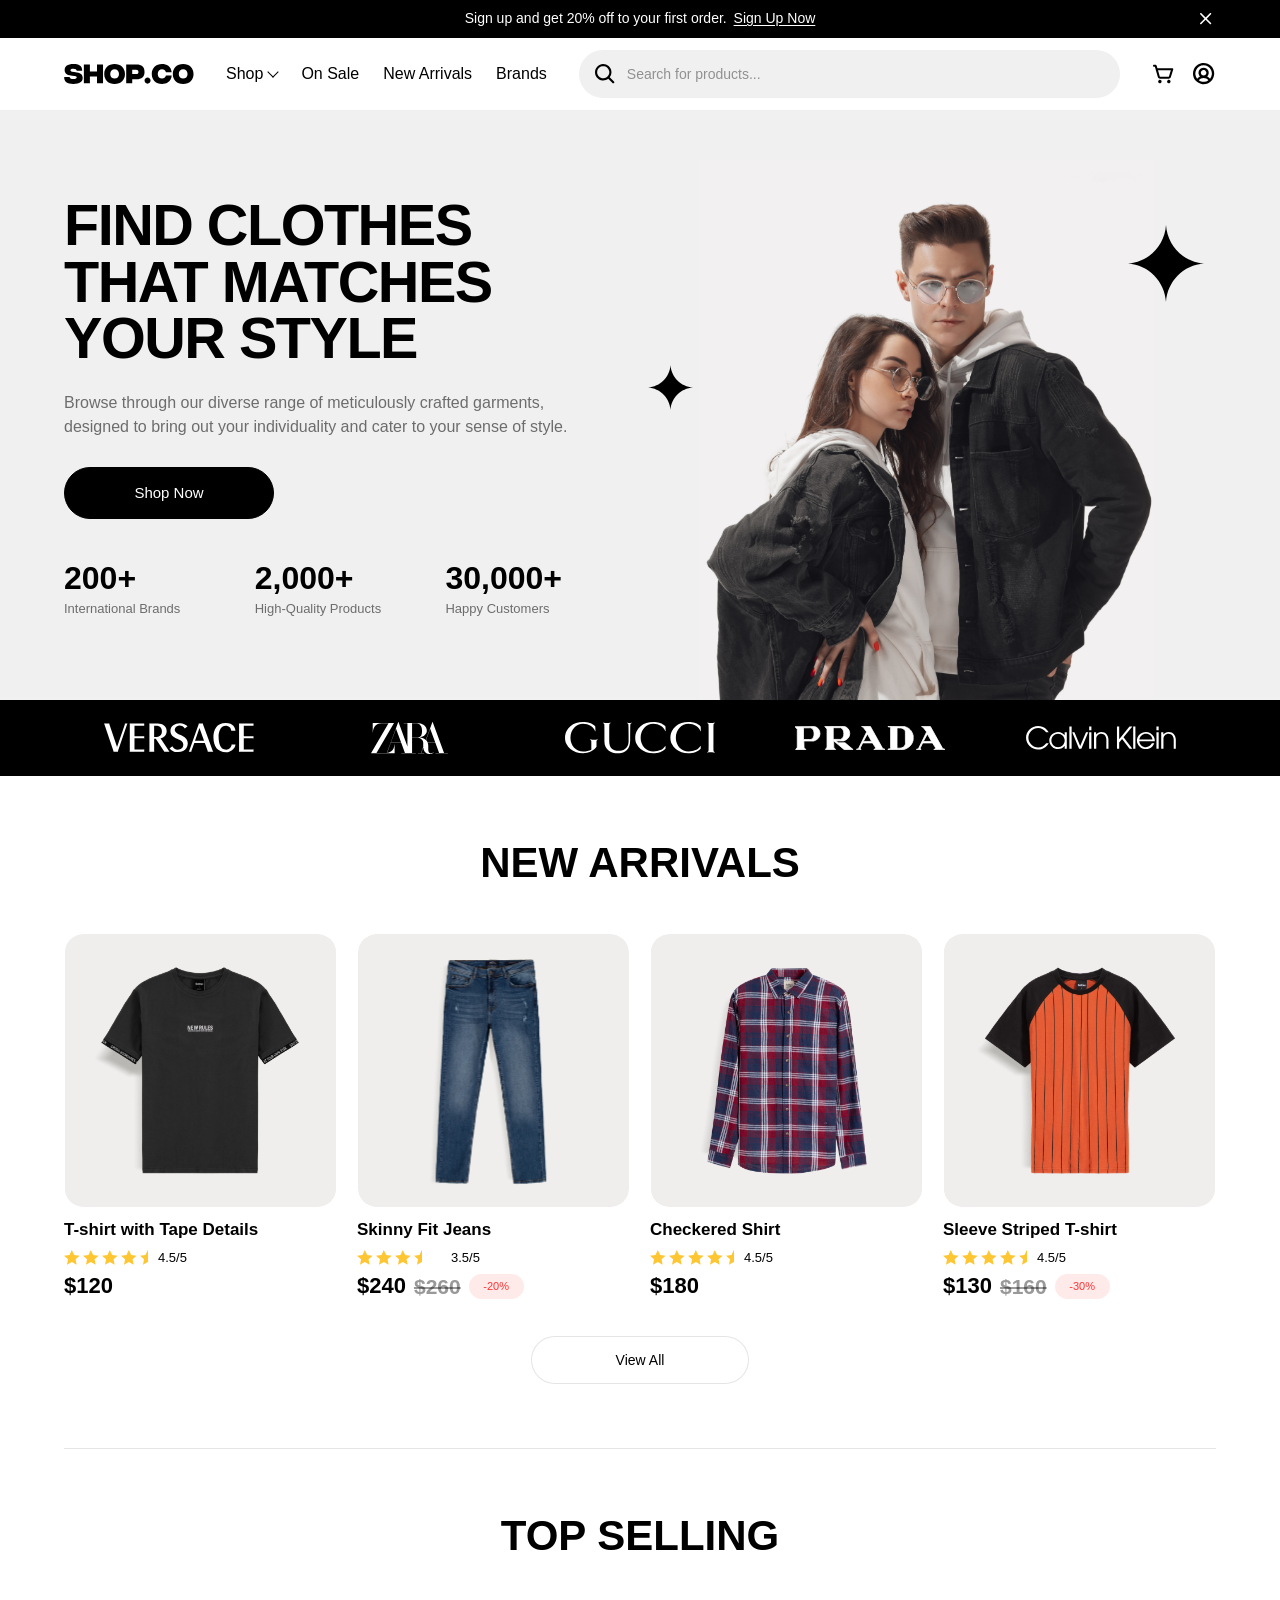
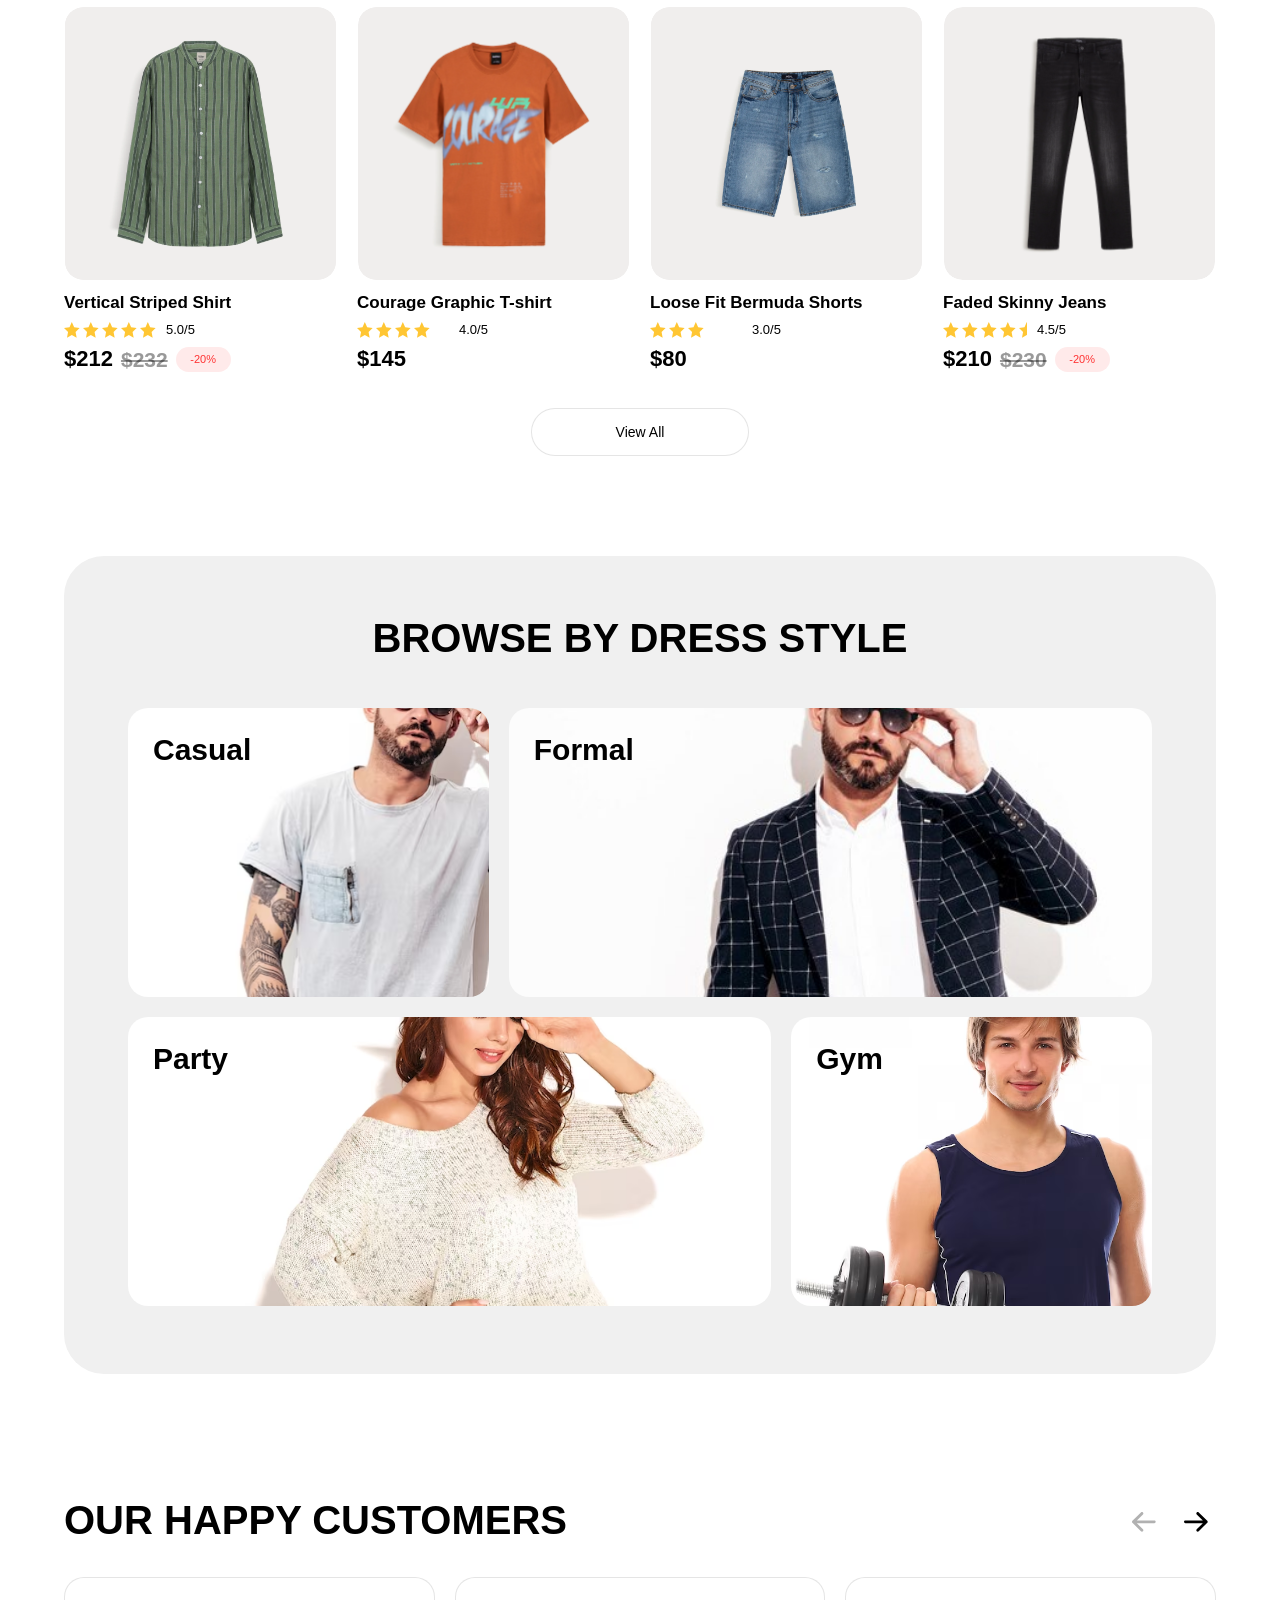
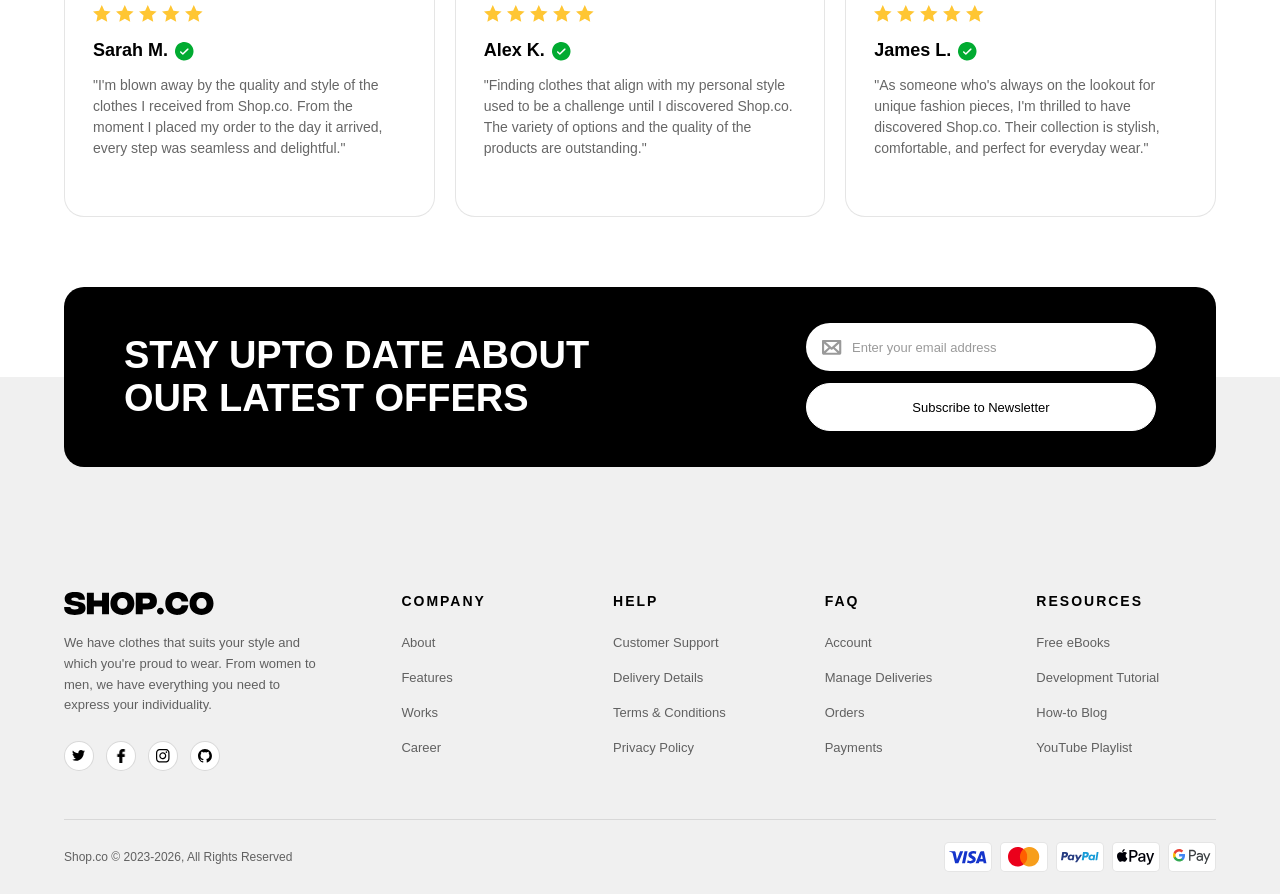
==== commit bc646a05: "Menue Fuctionality and Linking on Pages added" ====
--- a/index.html
+++ b/index.html
@@ -220,7 +220,7 @@
                 <!-- Product 01 -->
                 <article class="product-card">
 
-                    <a href="#product-1" class="product-card__image">
+                    <a href="product-details.html" class="product-card__image">
                         <img src="assets/images/tshirt-tape-details.svg"
                             alt="T-shirt with Tape Details">
                     </a>
@@ -272,7 +272,7 @@
                 <!-- Product 02 -->
                 <article class="product-card">
 
-                    <a href="#product-2" class="product-card__image">
+                    <a href="product-details.html" class="product-card__image">
                         <img src="assets/images/skinny-fit-jeans.svg"
                             alt="Skinny Fit Jeans">
                     </a>
@@ -334,7 +334,7 @@
                 <!-- Product 03 -->
                 <article class="product-card">
 
-                    <a href="#product-3" class="product-card__image">
+                    <a href="product-details.html" class="product-card__image">
                         <img src="assets/images/checkered-shirt.svg"
                             alt="Checkered Shirt">
                     </a>
@@ -386,7 +386,7 @@
                 <!-- Product 04 -->
                 <article class="product-card">
 
-                    <a href="#product-4" class="product-card__image">
+                    <a href="product-details.html" class="product-card__image">
                         <img src="assets/images/sleeve-striped-tshirt.svg"
                             alt="Sleeve Striped T-shirt">
                     </a>
@@ -478,7 +478,7 @@
                 <!-- Product 01 -->
                 <article class="product-card">
 
-                    <a href="#product-5" class="product-card__image">
+                    <a href="product-details.html" class="product-card__image">
                         <img src="assets/images/vertical-striped-shirt.svg" alt="Vertical Striped Shirt">
                     </a>
 
@@ -528,7 +528,7 @@
                 <!-- Product 02 -->
                 <article class="product-card">
 
-                    <a href="#product-6" class="product-card__image">
+                    <a href="product-details.html" class="product-card__image">
                         <img src="assets/images/courage-graphic-tshirt.svg"
                             alt="Courage Graphic T-shirt">
                     </a>
@@ -573,7 +573,7 @@
                 <!-- Product 03 -->
                 <article class="product-card">
 
-                    <a href="#product-7" class="product-card__image">
+                    <a href="product-details.html" class="product-card__image">
                         <img src="assets/images/loose-fit-bermuda-shorts.svg"
                             alt="Loose Fit Bermuda Shorts">
                     </a>
@@ -622,7 +622,7 @@
                 <!-- Product 04 -->
                 <article class="product-card">
 
-                    <a href="#product-8" class="product-card__image">
+                    <a href="product-details.html" class="product-card__image">
                         <img src="assets/images/faded-skinny-jeans.svg"
                             alt="Faded Skinny Jeans">
                     </a>
@@ -696,7 +696,7 @@
             <div class="dress-style__grid">
 
                 <!-- Casual -->
-                <a href="#casual"
+                <a href="category.html"
                 class="dress-style__card dress-style__card--casual"
                 aria-label="Explore Casual style">
 
@@ -708,7 +708,7 @@
 
 
                 <!-- Formal -->
-                <a href="#formal"
+                <a href="category.html"
                 class="dress-style__card dress-style__card--formal"
                 aria-label="Explore Formal style">
 
@@ -720,7 +720,7 @@
 
 
                 <!-- Party -->
-                <a href="#party"
+                <a href="category.html"
                 class="dress-style__card dress-style__card--party"
                 aria-label="Explore Party style">
 
@@ -732,7 +732,7 @@
 
 
                 <!-- Gym -->
-                <a href="#gym"
+                <a href="category.html"
                 class="dress-style__card dress-style__card--gym"
                 aria-label="Explore Gym style">
 
--- a/css/styles.css
+++ b/css/styles.css
@@ -89,6 +89,8 @@
 .site-header {
     width: 100%;
     background-color: var(--color-white);
+    position: relative;
+    z-index: 1000;
 }
 
 .header-container {
@@ -1476,19 +1478,61 @@
     }
 
 
-}
-
-
-
-
-
-
-
-
-
-
-
-/* Medium Devices - 992px */
+
+    /* Newsletter and Footer */
+    .site-footer {
+        padding-inline: 4%;
+         margin-top: 85px;
+    }
+
+    .newsletter-banner {
+        gap: 30px;
+        padding: 32px 45px;
+        transform: translateY(-85px);
+        margin-bottom: -85px;
+    }
+
+    .newsletter__title {
+        font-size: 34px;
+    }
+
+    .footer-main {
+        grid-template-columns: 1.5fr repeat(4, minmax(0, 1fr));
+        gap: 22px;
+
+        padding-top: 115px;
+    }
+
+    .footer-brand__logo img {
+        width: 135px;
+    }
+
+    .footer-column__title {
+        font-size: 13px;
+        letter-spacing: 1.5px;
+    }
+
+    .footer-column__list {
+        gap: 14px;
+    }
+
+    .footer-column__list a {
+        font-size: 12px;
+    }
+
+}
+
+
+
+
+
+
+
+
+
+
+
+/*--------------- Medium Devices - 992px ---------------*/
 @media (max-width: 992px) {
     /* Announcement Bar */
     .announcement-bar {
@@ -1512,9 +1556,58 @@
         display: inline-grid;
     }
 
+    
     /* Hide Desktop Navigation */
     .header__navigation {
         display: none;
+        position: absolute;
+        top: 100%;
+        left: 0;
+        z-index: 1000;
+        width: 100%;
+        padding: 10px 4% 18px;
+        background-color: var(--color-white);
+        border-top: 1px solid rgba(0, 0, 0, 0.08);
+        box-shadow: 0 8px 15px rgba(0, 0, 0, 0.08);
+    }
+
+    /* Open Navigation */
+
+    .header__navigation.is-open {
+        display: block;
+    }
+
+    /* Navigation List */
+    .header__nav-list {
+        display: flex;
+        flex-direction: column;
+        align-items: stretch;
+        gap: 0;
+        width: 100%;
+    }
+    .header__nav-list li {
+        width: 100%;
+
+        border-bottom: 1px solid rgba(0, 0, 0, 0.08);
+    }
+    .header__nav-list li:last-child {
+        border-bottom: none;
+    }
+
+    /* Navigation Links */
+    .header__nav-link {
+        display: flex;
+        align-items: center;
+        width: 100%;
+        padding: 14px 4px;
+
+        font-size: 15px;
+    }
+
+    /* Hamburger Button */
+    .header__menu-toggle {
+        position: relative;
+        z-index: 1001;
     }
 
     /* Hide Desktop Search Form */
@@ -1742,16 +1835,63 @@
         font-size: 13px;
     }
 
-}
-
-
-
-
-
-
-
-
-/* Tablets - 768px */
+
+
+    /* Newsletter and Footer */
+    .site-footer {
+        margin-top: 82px;
+    }
+
+    .newsletter-banner {
+        grid-template-columns: 1fr 0.9fr;
+        gap: 24px;
+        padding: 30px 35px;
+        transform: translateY(-82px);
+        margin-bottom: -82px;
+    }
+
+    .newsletter__title {
+        font-size: 30px;
+    }
+
+    .newsletter__form {
+        max-width: 320px;
+    }
+
+
+    /* Footer Grid */
+
+    .footer-main {
+        grid-template-columns: repeat(4, minmax(0, 1fr));
+        gap: 32px 22px;
+
+        padding-top: 110px;
+    }
+
+    .footer-brand {
+        grid-column: 1 / -1;
+
+        margin-bottom: 8px;
+    }
+
+    .footer-brand__description {
+        max-width: 400px;
+    }
+
+    .footer-brand__socials {
+        margin-top: 18px;
+    }
+
+}
+
+
+
+
+
+
+
+
+/*------------------ Tablets - 768px ------------------------*/
 @media (max-width: 768px) {
     /* Announcement Bar */
     .announcement-bar {
@@ -2088,19 +2228,110 @@
         min-height: 215px;
         padding: 23px;
     }
-}
-
-
-
-
-
-
-
-
-
-
-
-/* Mobile Devices - 576px */
+
+
+
+
+    /* Newsletter and Footer */
+    .site-footer {
+        padding-inline: 4%;
+        margin-top: 135px;
+    }
+
+
+    /* Newsletter */
+
+    .newsletter-banner {
+        grid-template-columns: 1fr;
+        gap: 24px;
+        padding: 30px 28px;
+        border-radius: 18px;
+        transform: translateY(-135px);
+        margin-bottom: -135px;
+    }
+
+    .newsletter__title {
+        max-width: 480px;
+        font-size: 32px;
+        line-height: 1.2;
+    }
+
+    .newsletter__form {
+        max-width: 100%;
+        margin-left: 0;
+    }
+
+    .newsletter__input-wrapper {
+        height: 48px;
+    }
+
+    .newsletter__submit {
+        min-height: 48px;
+    }
+
+
+    /* Footer Main */
+    .footer-main {
+        grid-template-columns: repeat(2, minmax(0, 1fr));
+        gap: 32px 35px;
+        padding-top: 100px;
+        padding-bottom: 38px;
+    }
+
+    .footer-brand {
+        grid-column: 1 / -1;
+    }
+
+    .footer-brand__description {
+        max-width: 450px;
+    }
+
+
+    /* Footer Columns */
+
+    .footer-column__title {
+        margin-bottom: 18px;
+        font-size: 14px;
+    }
+
+    .footer-column__list {
+        gap: 14px;
+    }
+
+    .footer-column__list a {
+        font-size: 13px;
+    }
+
+
+    /* Footer Bottom */
+
+    .footer-bottom {
+        flex-direction: column;
+        justify-content: center;
+        gap: 16px;
+        padding: 22px 0;
+    }
+
+    .footer-bottom__copyright {
+        text-align: center;
+    }
+
+    .footer-bottom__payments {
+        justify-content: center;
+    }
+}
+
+
+
+
+
+
+
+
+
+
+
+/*--------------------------- Mobile Devices - 576px --------------------------*/
 @media (max-width: 576px) {
     /* Announcement Bar */
     .announcement-bar {
@@ -2485,4 +2716,125 @@
         font-size: 13px;
         line-height: 1.5;
     }
-}
+
+
+
+
+
+    /* Newsletter and Footer */
+
+    .site-footer {
+        padding-inline: 16px;
+        margin-top: 130px;
+    }
+
+    /* Newsletter */
+    .newsletter-banner {
+        padding: 28px 22px;
+        gap: 22px;
+        border-radius: 16px;
+        transform: translateY(-130px);
+        margin-bottom: -130px;
+    }
+
+    .newsletter__title {
+        font-size: 25px;
+        line-height: 1.2;
+    }
+
+    .newsletter__form {
+        gap: 10px;
+    }
+
+    .newsletter__input-wrapper {
+        height: 45px;
+        padding-inline: 14px;
+    }
+
+    .newsletter__input-icon {
+        width: 18px;
+        height: 18px;
+    }
+
+    .newsletter__input-wrapper input {
+        font-size: 12px;
+    }
+
+    .newsletter__submit {
+        min-height: 45px;
+        font-size: 12px;
+    }
+
+
+    /* Footer Main */
+    .footer-main {
+        grid-template-columns: repeat(2, minmax(0, 1fr));
+        gap: 28px 20px;
+        padding-top: 88px;
+        padding-bottom: 32px;
+    }
+
+    .footer-brand {
+        grid-column: 1 / -1;
+    }
+
+    .footer-brand__logo img {
+        width: 125px;
+    }
+
+    .footer-brand__description {
+        max-width: 100%;
+        margin-top: 14px;
+        font-size: 12px;
+        line-height: 1.6;
+    }
+
+    .footer-brand__socials {
+        gap: 10px;
+        margin-top: 18px;
+    }
+
+    .footer-social-link {
+        width: 28px;
+        height: 28px;
+    }
+
+
+    /* Footer Navigation */
+    .footer-column__title {
+        margin-bottom: 15px;
+
+        font-size: 12px;
+        letter-spacing: 1.5px;
+    }
+
+    .footer-column__list {
+        gap: 12px;
+    }
+
+    .footer-column__list a {
+        font-size: 12px;
+    }
+
+
+    /* Footer Bottom */
+    .footer-bottom {
+        gap: 14px;
+        padding: 18px 0;
+    }
+
+    .footer-bottom__copyright {
+        font-size: 11px;
+        line-height: 1.5;
+    }
+
+    .footer-bottom__payments {
+        gap: 6px;
+    }
+
+    .footer-bottom__payments img {
+        width: 43px;
+        height: 27px;
+        padding: 3px;
+    }
+}
